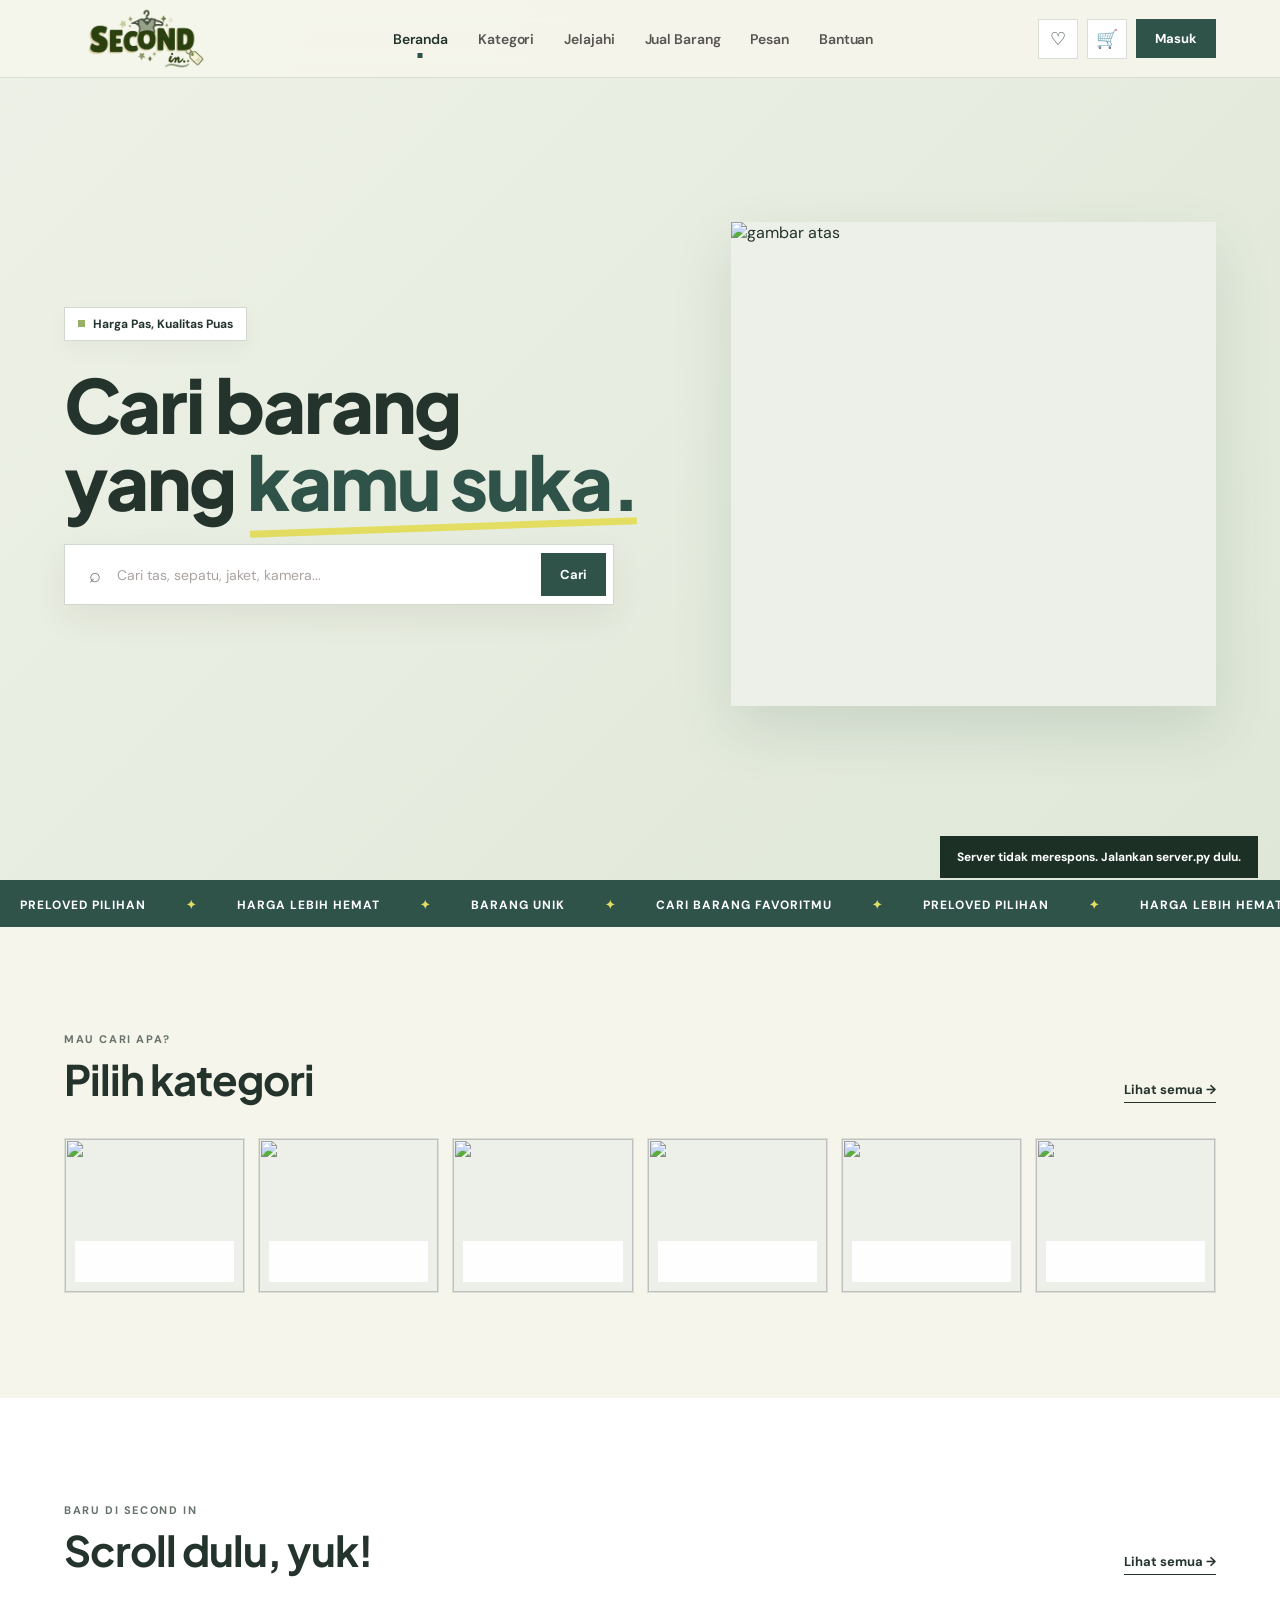
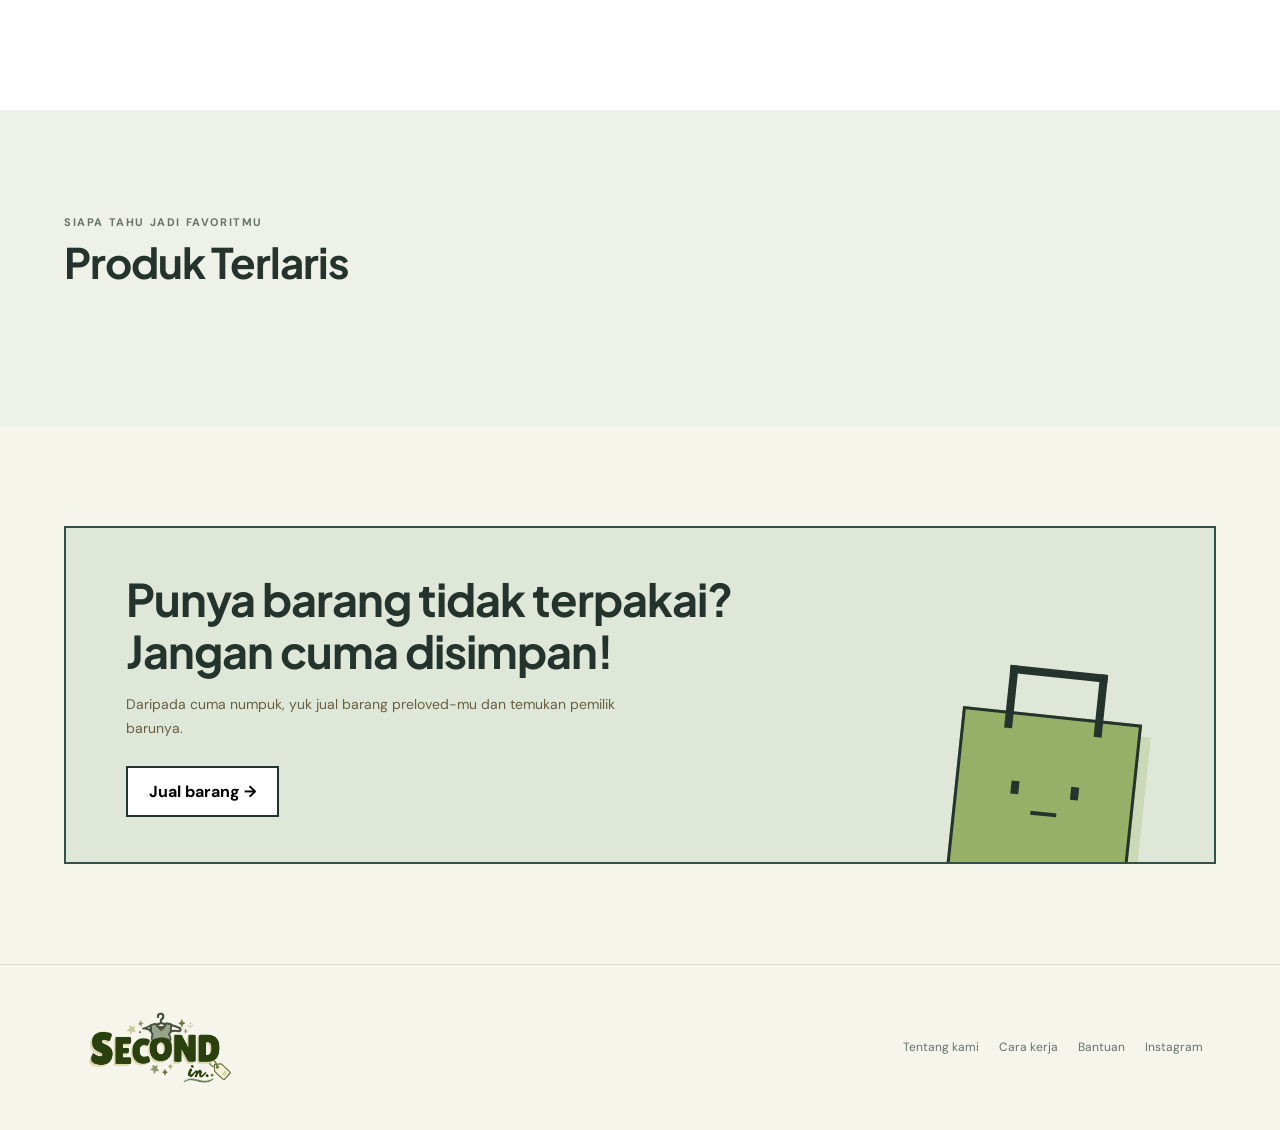
==== index.html @ 5aae6a2a "upload kedua projek etp" ====
<!DOCTYPE html>
<html lang="id"><head><meta charset="utf-8"/><meta content="width=device-width, initial-scale=1.0" name="viewport"/><title>SECOND IN — Marketplace Preloved</title><link href="https://fonts.googleapis.com" rel="preconnect"/><link crossorigin="" href="https://fonts.gstatic.com" rel="preconnect"/><link href="https://fonts.googleapis.com/css2?family=DM+Sans:wght@400;500;600;700;800&amp;family=Plus+Jakarta+Sans:wght@500;600;700;800&amp;display=swap" rel="stylesheet"/><link href="/gaya_asli.css" rel="stylesheet"/><link href="/tambahan.css?v=20261016-3" rel="stylesheet"/></head><body><header class="navbar" id="navbar">
<a aria-label="Beranda SECOND IN" class="logo" data-route="" href="/beranda"><img alt="SECOND IN" src="/logo_second_in.png"/></a>
<nav aria-label="Menu utama" class="nav-center">
<a class="active" data-route="" href="/beranda">Beranda</a><a data-route="" href="/beranda#kategori">Kategori</a><a data-route="" href="/jelajahi">Jelajahi</a><a data-route="" href="/jual">Jual Barang</a><a data-route="" href="/pesan">Pesan</a><a data-route="" href="/bantuan">Bantuan</a>
</nav>
<div class="nav-right"><a aria-label="Favorit" class="nav-icon" data-route="" href="/favorit" title="Favorit">♡</a><a aria-label="Keranjang" class="nav-icon" data-route="" href="/keranjang" title="Keranjang">🛒<span class="cart-count" hidden="" id="cartCounter">0</span></a><a aria-label="Masuk" class="login si-account-link" data-route="" href="/akun" id="navAccountLink" title="Masuk">Masuk</a><button aria-expanded="false" aria-label="Buka menu" class="nav-icon menu" id="menuToggle" type="button">☰</button></div>
</header>
<nav aria-label="Menu HP" class="mobile-menu" id="mobileMenu">
<a data-route="" href="/beranda">Beranda</a><a data-route="" href="/beranda#kategori">Kategori</a><a data-route="" href="/jelajahi">Jelajahi Barang</a><a data-route="" href="/jual">Jual Barang</a><a data-route="" href="/keranjang">Keranjang</a><a data-route="" href="/favorit">Favorit</a><a data-route="" href="/pesan">Pesan</a><a data-route="" href="/akun">Akun</a><a data-route="" href="/bantuan">Bantuan</a>
</nav><main id="mainContent"><div class="site-page" id="page-beranda"><section class="hero" id="beranda">
<div class="hero-copy">
<div class="hero-mini">
<span></span>
            Harga Pas, Kualitas Puas
        </div>
<h1>
            Cari barang<br/>
            yang <span class="accent">kamu suka.</span>
</h1>
<!-- SEARCH -->
<div class="search-wrap">
<div class="search-icon">
                ⌕
            </div>
<input id="searchInput" placeholder="Cari tas, sepatu, jaket, kamera..." type="text"/>
<button class="search-btn" id="searchButton">
                Cari
            </button>
</div>
</div>
<!-- HERO VISUAL -->
<!-- Isikan alamat gambar manual pada src="". Logo transparan sudah tertanam di file HTML. -->
<div class="hero-visual hero-visual-single">
<img alt="gambar atas" class="hero-photo" src="https://i.pinimg.com/736x/52/4a/48/524a481057c56ff3c0d226bc650686c6.jpg"></img></div>
</section><div class="marquee">
<div class="marquee-track">
<span>preloved pilihan</span>
<span class="pink">✦</span>
<span>harga lebih hemat</span>
<span class="pink">✦</span>
<span>barang unik</span>
<span class="pink">✦</span>
<span>cari barang favoritmu</span>
<span class="pink">✦</span>
<span>preloved pilihan</span>
<span class="pink">✦</span>
<span>harga lebih hemat</span>
<span class="pink">✦</span>
<span>barang unik</span>
<span class="pink">✦</span>
<span>cari barang favoritmu</span>
<span class="pink">✦</span>
</div>
</div><section class="section" id="kategori">
<div class="section-heading">
<div>
<div class="eyebrow">
                Mau cari apa?
            </div>
<h2>
                Pilih kategori
            </h2>
</div>
<a class="link-arrow" data-route="" href="/jelajahi">
            Lihat semua →
        </a>
</div>
<div class="categories">
<div class="category" data-search-category="pakaian" role="button" tabindex="0">
<img class="category-image" src="https://i.pinimg.com/736x/0c/6b/87/0c6b87908c677c6ac8d7c50f4f2b05c4.jpg"/>
<div class="category-label">
                Pakaian
                <span>→</span>
</div>
</div>
<div class="category" data-search-category="perabotan rumah" role="button" tabindex="0">
<img class="category-image" src="https://i.pinimg.com/736x/fb/c5/3e/fbc53ecd1bf8b27440e07cb31739ba8d.jpg"/>
<div class="category-label">
                Perabotan Rumah 
                <span>→</span>
</div>
</div>
<div class="category" data-search-category="sepatu" role="button" tabindex="0">
<img class="category-image" src="https://assets.preloved.co.id/products/1145512/28de27f6-d8b8-438b-8054-f75e26cd5fbc.jpg"/>
<div class="category-label">
                Sepatu
                <span>→</span>
</div>
</div>
<div class="category" data-search-category="aksesori" role="button" tabindex="0">
<img class="category-image" src="https://i.pinimg.com/1200x/1e/60/6f/1e606f0c54ad82b39d72bc5742059d5d.jpg"/>
<div class="category-label">
                Aksesoris
                <span>→</span>
</div>
</div>
<div class="category" data-search-category="elektronik" role="button" tabindex="0">
<img class="category-image" src="https://i.pinimg.com/736x/a0/86/88/a08688a596f168975357ece7e3e29b7d.jpg"/>
<div class="category-label">
                Elektronik
                <span>→</span>
</div>
</div>
<div class="category" data-search-category="lainnya" role="button" tabindex="0">
<img class="category-image" src="https://i.pinimg.com/1200x/36/78/9b/36789b1549acff3f556c9f5a1a40104f.jpg"/>
<div class="category-label">
                Lainnya
                <span>→</span>
</div>
</div>
</div>
</section>
<section class="section product-section si-home-products"><div class="section-heading"><div><div class="eyebrow">Baru di Second In</div><h2>Scroll dulu, yuk!</h2></div><a class="link-arrow" data-route="" href="/jelajahi">Lihat semua →</a></div><div class="products" id="homeProducts"></div></section><section class="section recommend-section" id="rekomendasi">
<div class="section-heading"><div><div class="eyebrow"> Siapa tahu jadi favoritmu</div><h2>Produk Terlaris</h2></div><span class="count-label"></span></div>
<div class="recommend-grid" id="recommendGrid"></div>
</section>
<section class="sell-section" id="jual">
<div class="sell-box">
<div class="sell-content">
<h2>
                Punya barang tidak terpakai?
                Jangan cuma disimpan!
            </h2>
<p>
                Daripada cuma numpuk, yuk jual barang preloved-mu dan temukan pemilik barunya.
            </p>
<button class="sell-button" id="sellButton">Jual barang →</button>
</div>
<div aria-hidden="true" class="doodle-bag">
<span class="doodle-eye left"></span>
<span class="doodle-eye right"></span>
<span class="doodle-mouth"></span>
</div>
</div>
</section></div><div class="site-page" hidden="" id="page-jelajahi"><section class="section product-section si-top-section"><div class="product-header"><div><div class="eyebrow">Baru di Second In</div><h2>Scroll dulu, yuk!</h2></div></div>
<div class="search-wrap si-browse-search"><div class="search-icon">⌕</div><input id="browseInput" placeholder="Cari nama barang..." type="search"/><button class="search-btn" id="browseSearch" type="button">Cari</button></div>
<div class="filters" id="categoryFilters"><button class="filter active" data-filter="semua">Semua</button><button class="filter" data-filter="pakaian">Pakaian</button><button class="filter" data-filter="tas">Tas</button><button class="filter" data-filter="sepatu">Sepatu</button><button class="filter" data-filter="aksesori">Aksesori</button><button class="filter" data-filter="elektronik">Barang Elektronik</button><button class="filter" data-filter="lainnya">Lainnya</button><button class="filter" data-filter="perabotan rumah">Perabotan Rumah</button></div>
<div class="market-controls"><select aria-label="Kondisi" class="market-control" id="conditionFilter"><option value="semua">Semua kondisi</option><option value="Sangat baik">Sangat baik</option><option value="Kondisi baik">Kondisi baik</option><option value="Layak pakai">Layak pakai</option></select><div class="price-range"><input aria-label="Harga minimum" id="minPrice" min="0" placeholder="Harga min" type="number"/><span>–</span><input aria-label="Harga maksimum" id="maxPrice" min="0" placeholder="Harga max" type="number"/></div><select class="sort-select" id="sortProducts"><option value="default">Urutan terbaru</option><option value="low">Harga terendah</option><option value="high">Harga tertinggi</option><option value="name">Nama A–Z</option></select><button class="reset-filter" id="resetFilters">Reset filter</button></div>
<p aria-live="polite" class="count-label" id="productCount">0 barang</p><div class="products" id="marketProducts"></div><div class="si-empty si-empty-asli" hidden="" id="marketEmpty"><div class="empty-face">( •́ᴗ•̀ )</div><h3>Hmm, belum ketemu nich.</h3></div>
</section></div><div class="site-page" hidden="" id="page-jual"><section class="section si-top-section"><div class="si-page-title"><div class="eyebrow">Second In</div><h2>Isi Detail Barangmu</h2></div>
<div class="si-panel si-form-panel"><div class="si-panel-top"><h3>Isi Detail Barangmu</h3><span class="si-note">Masuk dulu supaya barangmu tersimpan.</span></div><form class="si-form" id="sellForm"><div class="form-grid">
<div class="field full"><label for="sellName">Nama barang</label><input id="sellName" maxlength="120" name="name" placeholder="Contoh: Jaket Denim" required=""/></div>
<div class="field"><label for="sellCategory">Kategori</label><select id="sellCategory" name="category" required=""><option value="pakaian">Pakaian</option><option value="tas">Tas</option><option value="sepatu">Sepatu</option><option value="aksesori">Aksesori</option><option value="elektronik">Elektronik</option><option value="perabotan rumah">Perabotan Rumah</option><option value="lainnya">Lainnya</option></select></div>
<div class="field"><label for="sellPrice">Harga</label><input id="sellPrice" min="1000" name="price" placeholder="150000" required="" type="number"/></div>
<div class="field"><label for="sellCondition">Kondisi</label><select id="sellCondition" name="condition"><option>Sangat baik</option><option selected="">Kondisi baik</option><option>Layak pakai</option></select></div>
<div class="field"><label for="sellImageFile">Foto barang (JPG, JPEG, PNG)</label><input id="sellImageFile" name="image_file" type="file" accept=".jpg,.jpeg,.png,image/jpeg,image/png" required/><span class="si-note">Pilih foto dari HP atau laptop. Maksimal 5 MB.</span></div>
<div class="field full"><label for="sellDescription">Deskripsi</label><textarea id="sellDescription" name="description" placeholder="Jelaskan kondisi, ukuran, kelengkapan, dll."></textarea></div>
</div><button class="primary-btn" type="submit">Posting barang</button><p class="si-note">Foto langsung diunggah dari perangkat dalam format JPG, JPEG, atau PNG.</p></form></div>
<div class="si-seller-list"><div class="section-heading"><h2 style="font-size:28px">Barang yang kupasang</h2></div><div class="products" id="myProducts"></div><p class="si-muted" id="myProductsEmpty"></p></div></section></div><div class="site-page" hidden="" id="page-keranjang"><section class="section si-top-section"><div class="si-page-title"><div class="eyebrow">Belanja</div><h2>Keranjangmu</h2><p>Pastikan barangnya cocok sebelum membuat pesanan.</p></div><div class="si-panel"><div class="si-cart-items" id="cartItems"></div><div class="cart-total" id="cartTotal"></div><div class="si-right-actions"><button class="primary-btn" id="checkoutButton">Lanjut checkout</button></div><p class="si-note">Pesanan di sini hanya simulasi untuk UTS. Belum ada pembayaran atau pengiriman otomatis.</p></div></section></div><div class="site-page" hidden="" id="page-favorit"><section class="section product-section si-top-section"><div class="si-page-title"><div class="eyebrow">Simpan buat nanti</div><h2>Barang favorit</h2><p>Kalau sudah cocok, tinggal chat penjual atau masukkan ke keranjang.</p></div><div class="products" id="favoriteProducts"></div><p class="si-muted" id="favoriteEmpty"></p></section></div><div class="site-page" hidden="" id="page-pesan"><section class="section si-top-section si-coming-page"><div class="si-coming-content"><div class="eyebrow">Pesan</div><h2>Coming Soon</h2></div></section></div><div class="site-page" hidden="" id="page-akun"><section class="section si-top-section"><div class="si-page-title"><div class="eyebrow">Akun Second In</div><h2>Halo!</h2><p>Satu akun bisa dipakai untuk beli sekaligus jual barang.</p></div>
<div class="si-auth-wrap" id="authArea"><div class="si-panel"><h3>Masuk ke SECOND IN</h3><form class="si-form" id="loginForm"><div class="field"><label>Email</label><input autocomplete="username" name="email" placeholder="Email" required="" type="email"/></div><div class="field"><label>Password</label><input autocomplete="current-password" name="password" required="" type="password"/></div><button class="primary-btn" type="submit">Masuk</button></form></div><div class="si-panel"><h3>Belum punya akun?</h3><form class="si-form" id="registerForm"><div class="field"><label>Nama</label><input minlength="2" name="name" placeholder="Nama kamu" required=""/></div><div class="field"><label>Email</label><input name="email" required="" type="email"/></div><div class="field"><label>Password (min. 8 karakter)</label><input minlength="8" name="password" required="" type="password"/></div><button class="primary-btn" type="submit">Daftar</button></form></div></div>
<div hidden="" id="loggedInArea"><div class="si-panel si-account-head"><div><h3 id="accountName"></h3><p class="si-muted" id="accountEmail"></p></div><button class="reset-filter" id="logoutButton">Keluar</button></div><div class="si-account-lists"><div class="si-panel"><h3>Pesanan yang kubuat</h3><div id="myOrders"></div></div><div class="si-panel"><h3>Pesanan masuk dari pembeli</h3><div id="sellerOrders"></div></div></div></div>
<div class="si-demo-note"><strong>Coba akun demo</strong><div>Penjual: <code>penjual@secondin.test</code> / <code>demo12345</code></div><div>Pembeli: <code>pembeli@secondin.test</code> / <code>demo12345</code></div><small>Data demo, bukan akun atau transaksi sungguhan.</small></div></section></div><div class="site-page" hidden="" id="page-bantuan"><section class="section si-top-section si-coming-page"><div class="si-coming-content"><div class="eyebrow">Bantuan</div><h2>Coming Soon</h2></div></section></div></main><footer><div><div class="footer-brand"><img alt="SECOND IN" src="/logo_second_in.png"/></div></div><div class="footer-links"><a data-route="" href="/bantuan#tentang-kami">Tentang kami</a><a data-route="" href="/bantuan#cara-kerja">Cara kerja</a><a data-route="" href="/bantuan">Bantuan</a><a href="#">Instagram</a></div></footer><div aria-label="Detail barang" aria-modal="true" class="overlay si-overlay" hidden="" id="detailModal" role="dialog"><div class="modal si-detail-modal"><button aria-label="Tutup" class="close-modal" data-close-detail="" type="button">×</button><div id="detailContent"></div></div></div><div aria-live="polite" class="toast" id="toast" role="status"></div><script defer="" src="/app.js?v=20261016-3"></script></body></html>
---- gaya_asli.css ----
:root{
    --bg:#f5f5eb;
    --white:#ffffff;
    --ink:#24342d;
    --muted:#65736b;
    --pink:#2F5249;
    --pink2:#dfe8d5;
    --yellow:#E3DE61;
    --blue:#dce6dd;
    --green:#97B067;
    --green2:#437057;
    --line:#d9dfd5;
    --shadow:0 18px 50px rgba(47,82,73,.13);
}

*{
    margin:0;
    padding:0;
    box-sizing:border-box;
}

html{
    scroll-behavior:smooth;
}

body{
    font-family:"DM Sans",sans-serif;
    background:var(--bg);
    color:var(--ink);
    overflow-x:hidden;
}

button,
input,
select{
    font:inherit;
}

button{
    cursor:pointer;
}

a{
    text-decoration:none;
    color:inherit;
}


/* =====================================================
   NAVBAR
===================================================== */

.navbar{
    position:fixed;
    top:0;
    left:0;
    width:100%;
    height:78px;
    padding:0 5%;
    display:flex;
    align-items:center;
    justify-content:space-between;
    z-index:1000;
    transition:.35s ease;
}

.navbar.scrolled{
    height:68px;
    background:rgba(255,250,247,.86);
    backdrop-filter:blur(18px);
    border-bottom:1px solid var(--line);
}

.logo{
    font-family:"Plus Jakarta Sans",sans-serif;
    font-size:27px;
    font-weight:700;
    letter-spacing:-1px;
}

.logo .pink{
    color:var(--pink);
}

.logo-dot{
    display:inline-block;
    width:7px;
    height:7px;
    background:var(--pink);
    border-radius:50%;
    margin-left:2px;
    vertical-align:top;
}

.nav-center{
    display:flex;
    gap:30px;
}

.nav-center a{
    font-size:14px;
    font-weight:600;
    color:#595452;
    position:relative;
    transition:.25s;
}

.nav-center a:hover{
    color:var(--ink);
}

.nav-center a.active{
    color:var(--ink);
}

.nav-center a.active::after{
    content:"";
    position:absolute;
    width:5px;
    height:5px;
    border-radius:50%;
    background:var(--pink);
    left:50%;
    bottom:-9px;
    transform:translateX(-50%);
}

.nav-right{
    display:flex;
    align-items:center;
    gap:9px;
}

.nav-icon{
    width:40px;
    height:40px;
    background:white;
    border:1px solid var(--line);
    border-radius:50%;
    display:flex;
    align-items:center;
    justify-content:center;
    font-size:18px;
    transition:.3s;
}

.nav-icon:hover{
    transform:translateY(-3px);
    border-color:var(--pink);
}

.login{
    padding:11px 19px;
    background:var(--ink);
    color:white;
    border:0;
    border-radius:30px;
    font-size:13px;
    font-weight:700;
    transition:.3s;
}

.login:hover{
    background:var(--pink);
    transform:translateY(-2px);
}

.menu{
    display:none;
}


/* =====================================================
   HERO
===================================================== */

.hero{
    min-height:100vh;
    padding:135px 6% 80px;
    display:grid;
    grid-template-columns:1fr 1fr;
    align-items:center;
    gap:70px;
    position:relative;
}

.hero-copy{
    max-width:590px;
    position:relative;
    z-index:5;
    animation:appear .8s ease both;
}

.hero-mini{
    display:inline-flex;
    align-items:center;
    gap:8px;
    padding:8px 13px;
    background:white;
    border:1px solid var(--line);
    border-radius:30px;
    font-size:12px;
    font-weight:700;
    margin-bottom:24px;
    box-shadow:0 8px 25px rgba(0,0,0,.04);
}

.hero-mini span{
    width:7px;
    height:7px;
    background:var(--pink);
    border-radius:50%;
    animation:none;
}

.hero h1{
    font-family:"Plus Jakarta Sans",sans-serif;
    font-size:clamp(55px,6vw,84px);
    line-height:.98;
    letter-spacing:-3px;
    margin-bottom:25px;
}

.hero h1 .accent{
    color:var(--pink);
    position:relative;
}

.hero h1 .accent::after{
    content:"";
    position:absolute;
    left:3px;
    right:3px;
    bottom:-4px;
    height:7px;
    background:var(--yellow);
    border-radius:20px;
    z-index:-1;
    transform:rotate(-2deg);
}

.hero-desc{
    max-width:470px;
    color:var(--muted);
    font-size:16px;
    line-height:1.75;
    margin-bottom:30px;
}


/* SEARCH BAR */

.search-wrap{
    width:min(550px,100%);
    background:white;
    border:1px solid #e7ded9;
    border-radius:18px;
    padding:7px;
    display:flex;
    align-items:center;
    box-shadow:0 12px 35px rgba(52,39,35,.07);
    transition:.3s;
    margin-bottom:16px;
}

.search-wrap:focus-within{
    border-color:var(--pink);
    box-shadow:0 12px 35px rgba(255,115,148,.13);
    transform:translateY(-2px);
}

.search-icon{
    width:45px;
    height:45px;
    display:flex;
    align-items:center;
    justify-content:center;
    font-size:20px;
    color:#777;
}

.search-wrap input{
    flex:1;
    border:0;
    outline:0;
    background:transparent;
    font-size:14px;
    color:var(--ink);
    min-width:0;
}

.search-wrap input::placeholder{
    color:#aaa3a0;
}

.search-btn{
    border:0;
    background:var(--ink);
    color:white;
    padding:13px 19px;
    border-radius:13px;
    font-size:13px;
    font-weight:700;
    transition:.3s;
}

.search-btn:hover{
    background:var(--pink);
}

.quick-search{
    display:flex;
    gap:8px;
    flex-wrap:wrap;
    color:var(--muted);
    font-size:12px;
}

.quick-search button{
    border:0;
    background:transparent;
    color:#716a66;
    text-decoration:underline;
    text-underline-offset:3px;
}

.quick-search button:hover{
    color:var(--pink);
}


/* =====================================================
   HERO VISUAL
===================================================== */

.hero-visual{
    position:relative;
    height:590px;
    display:flex;
    align-items:center;
    justify-content:center;
    animation:appear 1s .15s ease both;
}


/* Main photo */

.hero-photo{
    width:78%;
    height:88%;
    object-fit:cover;
    border-radius:34px;
    position:relative;
    z-index:2;
    box-shadow:var(--shadow);
    transition:.6s cubic-bezier(.2,.8,.2,1);
}

.hero-photo:hover{
    transform:rotate(1.2deg) scale(1.025);
}


/* Cartoon bubble */

.cartoon-note{
    position:absolute;
    top:4%;
    left:1%;
    z-index:5;
    background:white;
    border:2px solid var(--ink);
    border-radius:18px;
    padding:12px 15px;
    font-family:"Plus Jakarta Sans",sans-serif;
    font-size:14px;
    transform:rotate(-5deg);
    box-shadow:5px 6px 0 var(--ink);
    animation:none;
}

.cartoon-note::after{
    content:"";
    position:absolute;
    width:12px;
    height:12px;
    background:white;
    border-right:2px solid var(--ink);
    border-bottom:2px solid var(--ink);
    bottom:-7px;
    left:22px;
    transform:rotate(45deg);
}


/* Cute mascot */

.mascot{
    position:absolute;
    right:0;
    bottom:2%;
    width:150px;
    height:150px;
    background:var(--pink2);
    border-radius:42% 58% 48% 52%;
    z-index:5;
    border:3px solid var(--ink);
    box-shadow:8px 9px 0 var(--ink);
    animation:none;
}

.mascot::before{
    content:"";
    position:absolute;
    width:62px;
    height:30px;
    border:5px solid var(--ink);
    border-bottom:0;
    border-radius:50px 50px 0 0;
    top:-22px;
    left:40px;
}

.eye{
    position:absolute;
    width:8px;
    height:11px;
    background:var(--ink);
    border-radius:50%;
    top:62px;
}

.eye.left{
    left:45px;
}

.eye.right{
    right:45px;
}

.mouth{
    position:absolute;
    width:30px;
    height:16px;
    border-bottom:4px solid var(--ink);
    border-radius:0 0 30px 30px;
    left:58px;
    top:75px;
}

.blush{
    position:absolute;
    width:17px;
    height:9px;
    background:#ff9db2;
    border-radius:50%;
    top:75px;
}

.blush.left{
    left:22px;
}

.blush.right{
    right:22px;
}

.mascot-text{
    position:absolute;
    bottom:18px;
    left:0;
    width:100%;
    text-align:center;
    font-family:"Plus Jakarta Sans",sans-serif;
    font-size:12px;
    font-weight:600;
}


/* little star */

.star{
    position:absolute;
    z-index:5;
    font-size:30px;
    animation:none;
}

.star.one{
    top:13%;
    right:4%;
}

.star.two{
    bottom:22%;
    left:1%;
    font-size:20px;
    animation-delay:1s;
}


/* =====================================================
   MARQUEE
===================================================== */

.marquee{
    background:var(--ink);
    color:white;
    overflow:hidden;
    padding:13px 0;
    white-space:nowrap;
}

.marquee-track{
    display:inline-flex;
    align-items:center;
    animation:marquee 24s linear infinite;
}

.marquee span{
    font-size:12px;
    font-weight:700;
    letter-spacing:1px;
    text-transform:uppercase;
    margin:0 20px;
}

.marquee .pink{
    color:var(--pink);
}


/* =====================================================
   CATEGORY
===================================================== */

.section{
    padding:105px 6%;
}

.section-heading{
    display:flex;
    align-items:end;
    justify-content:space-between;
    margin-bottom:35px;
}

.eyebrow{
    color:var(--muted);
    font-size:11px;
    text-transform:uppercase;
    letter-spacing:1.6px;
    font-weight:700;
    margin-bottom:9px;
}

.section-heading h2{
    font-family:"Plus Jakarta Sans",sans-serif;
    font-size:42px;
    letter-spacing:-1.5px;
}

.link-arrow{
    font-size:13px;
    font-weight:700;
    border-bottom:1px solid var(--ink);
    padding-bottom:4px;
}


/* CATEGORY CARDS */

.categories{
    display:grid;
    grid-template-columns:repeat(6,1fr);
    gap:13px;
}

.category{
    height:155px;
    background:white;
    border:1px solid var(--line);
    border-radius:23px;
    position:relative;
    overflow:hidden;
    transition:.35s cubic-bezier(.2,.8,.2,1);
    cursor:pointer;
}

.category:hover{
    transform:translateY(-8px) rotate(-1deg);
    box-shadow:var(--shadow);
}

.category-image{
    width:100%;
    height:100%;
    object-fit:cover;
    transition:.5s;
}

.category:hover .category-image{
    transform:scale(1.09);
}

.category-label{
    position:absolute;
    bottom:10px;
    left:10px;
    right:10px;
    background:rgba(255,255,255,.93);
    backdrop-filter:blur(10px);
    border-radius:12px;
    padding:9px 11px;
    font-size:12px;
    font-weight:700;
    display:flex;
    justify-content:space-between;
    align-items:center;
}

.category-label span{
    width:23px;
    height:23px;
    display:flex;
    align-items:center;
    justify-content:center;
    border-radius:50%;
    background:var(--pink2);
}


/* =====================================================
   PRODUCT SECTION
===================================================== */

.product-section{
    background:#fff;
}

.product-header{
    display:flex;
    justify-content:space-between;
    align-items:end;
    margin-bottom:28px;
}

.product-header h2{
    font-family:"Plus Jakarta Sans",sans-serif;
    font-size:42px;
    letter-spacing:-1.5px;
}

.product-sub{
    color:var(--muted);
    font-size:14px;
    margin-top:7px;
}


/* FILTER */

.filters{
    display:flex;
    gap:7px;
    margin-bottom:30px;
    overflow:auto;
    padding-bottom:3px;
}

.filter{
    border:1px solid var(--line);
    background:#fffaf7;
    border-radius:30px;
    padding:9px 16px;
    font-size:12px;
    font-weight:600;
    white-space:nowrap;
    transition:.3s;
}

.filter:hover{
    border-color:var(--pink);
}

.filter.active{
    background:var(--ink);
    color:white;
    border-color:var(--ink);
}


/* PRODUCTS */

.products{
    display:grid;
    grid-template-columns:repeat(4,1fr);
    gap:28px 17px;
}

.product{
    position:relative;
    transition:.35s;
}

.product-image{
    height:375px;
    border-radius:22px;
    overflow:hidden;
    background:#f3eee9;
    position:relative;
}

.product-image img{
    width:100%;
    height:100%;
    object-fit:cover;
    transition:.6s cubic-bezier(.2,.8,.2,1);
}

.product:hover .product-image img{
    transform:scale(1.055);
}


/* product badges */

.badge{
    position:absolute;
    top:12px;
    left:12px;
    z-index:2;
    background:white;
    padding:7px 10px;
    border-radius:20px;
    font-size:10px;
    font-weight:700;
    box-shadow:0 5px 18px rgba(0,0,0,.08);
}


/* heart */

.product-heart{
    position:absolute;
    top:10px;
    right:10px;
    z-index:3;
    width:38px;
    height:38px;
    border-radius:50%;
    border:0;
    background:white;
    font-size:18px;
    transition:.3s;
    box-shadow:0 5px 18px rgba(0,0,0,.07);
}

.product-heart:hover{
    transform:scale(1.12) rotate(-7deg);
}

.product-heart.liked{
    color:var(--pink);
    animation:heart .35s ease;
}


/* product info */

.product-info{
    padding:14px 3px;
}

.product-name{
    font-size:14px;
    font-weight:700;
    margin-bottom:6px;
}

.product-bottom{
    display:flex;
    justify-content:space-between;
    align-items:center;
}

.price{
    font-weight:700;
    font-size:14px;
}

.condition{
    color:var(--muted);
    font-size:11px;
}


/* =====================================================
   EMPTY SEARCH
===================================================== */

.empty{
    display:none;
    text-align:center;
    padding:70px 20px;
}

.empty.show{
    display:block;
}

.empty-face{
    font-size:48px;
    margin-bottom:10px;
}

.empty h3{
    font-family:"Plus Jakarta Sans",sans-serif;
    font-size:25px;
    margin-bottom:7px;
}

.empty p{
    color:var(--muted);
    font-size:14px;
}


/* =====================================================
   SELL CTA
===================================================== */

.sell-section{
    padding:100px 6%;
}

.sell-box{
    background:var(--yellow);
    border:2px solid var(--ink);
    border-radius:32px;
    min-height:350px;
    padding:55px 60px;
    position:relative;
    overflow:hidden;
    display:flex;
    align-items:center;
}

.sell-content{
    max-width:620px;
    position:relative;
    z-index:4;
}

.sell-content .eyebrow{
    color:#5e5130;
}

.sell-content h2{
    font-family:"Plus Jakarta Sans",sans-serif;
    font-size:45px;
    line-height:1;
    letter-spacing:-1.5px;
    margin-bottom:17px;
}

.sell-content p{
    color:#685e43;
    line-height:1.7;
    font-size:14px;
    max-width:500px;
    margin-bottom:25px;
}

.sell-button{
    border:2px solid var(--ink);
    background:white;
    border-radius:30px;
    padding:13px 21px;
    font-weight:700;
    transition:.3s;
}

.sell-button:hover{
    background:var(--ink);
    color:white;
    transform:translateY(-3px);
}


/* CTA cartoon doodles */

.doodle-bag{
    position:absolute;
    right:10%;
    bottom:-20px;
    width:180px;
    height:170px;
    background:#ff7394;
    border:3px solid var(--ink);
    border-radius:30px 30px 45px 45px;
    transform:rotate(7deg);
}

.doodle-bag::before{
    content:"";
    position:absolute;
    width:90px;
    height:55px;
    border:8px solid var(--ink);
    border-bottom:0;
    border-radius:60px 60px 0 0;
    left:40px;
    top:-47px;
}

.doodle-eye{
    position:absolute;
    width:8px;
    height:12px;
    background:var(--ink);
    border-radius:50%;
    top:68px;
}

.doodle-eye.left{
    left:55px;
}

.doodle-eye.right{
    right:55px;
}

.doodle-mouth{
    position:absolute;
    width:25px;
    height:13px;
    border-bottom:4px solid var(--ink);
    border-radius:0 0 20px 20px;
    top:84px;
    left:76px;
}


/* =====================================================
   FOOTER
===================================================== */

footer{
    border-top:1px solid var(--line);
    padding:45px 6%;
    display:flex;
    justify-content:space-between;
    align-items:center;
    gap:30px;
}

.footer-brand{
    font-family:"Plus Jakarta Sans",sans-serif;
    font-size:23px;
}

.footer-brand span{
    color:var(--pink);
}

.footer-text{
    color:var(--muted);
    font-size:12px;
}

.footer-links{
    display:flex;
    gap:20px;
    font-size:12px;
    color:var(--muted);
}

.footer-links a:hover{
    color:var(--pink);
}


/* =====================================================
   MOBILE MENU
===================================================== */

.mobile-menu{
    position:fixed;
    top:75px;
    left:5%;
    right:5%;
    background:white;
    border:1px solid var(--line);
    border-radius:20px;
    padding:15px;
    z-index:999;
    display:none;
    box-shadow:var(--shadow);
}

.mobile-menu.open{
    display:block;
    animation:drop .25s ease;
}

.mobile-menu a{
    display:block;
    padding:13px;
    border-radius:12px;
    font-size:14px;
    font-weight:600;
}

.mobile-menu a:hover{
    background:var(--pink2);
}


/* =====================================================
   ANIMATIONS
===================================================== */

@keyframes appear{
    from{
        opacity:0;
        transform:translateY(10px);
    }
    to{
        opacity:1;
        transform:translateY(0);
    }
}

@keyframes blink{
    0%,100%{
        transform:scale(1);
        opacity:1;
    }
    50%{
        transform:scale(.55);
        opacity:.5;
    }
}

@keyframes wiggle{
    0%,100%{
        transform:rotate(-5deg) translateY(0);
    }
    50%{
        transform:rotate(-2deg) translateY(-5px);
    }
}

@keyframes mascotFloat{
    0%,100%{
        transform:translateY(0) rotate(2deg);
    }
    50%{
        transform:translateY(-13px) rotate(-2deg);
    }
}

@keyframes spinFloat{
    0%,100%{
        transform:translateY(0) rotate(0);
    }
    50%{
        transform:translateY(-12px) rotate(15deg);
    }
}

@keyframes marquee{
    from{
        transform:translateX(0);
    }
    to{
        transform:translateX(-50%);
    }
}

@keyframes heart{
    50%{
        transform:scale(1.35);
    }
}

@keyframes drop{
    from{
        opacity:0;
        transform:translateY(-10px);
    }
    to{
        opacity:1;
        transform:translateY(0);
    }
}


/* =====================================================
   RESPONSIVE
===================================================== */

@media(max-width:1050px){

    .nav-center{
        display:none;
    }

    .menu{
        display:flex;
    }

    .hero{
        grid-template-columns:1fr;
        padding-top:120px;
    }

    .hero-copy{
        max-width:700px;
    }

    .hero-visual{
        height:500px;
    }

    .categories{
        grid-template-columns:repeat(3,1fr);
    }

    .products{
        grid-template-columns:repeat(2,1fr);
    }

    .doodle-bag{
        right:5%;
    }
}


@media(max-width:650px){

    .navbar{
        padding:0 5%;
    }

    .login{
        display:none;
    }

    .hero{
        padding:115px 5% 55px;
        gap:40px;
    }

    .hero h1{
        font-size:53px;
        letter-spacing:-2px;
    }

    .hero-desc{
        font-size:14px;
    }

    .search-wrap{
        border-radius:15px;
    }

    .search-btn{
        padding:12px;
        font-size:12px;
    }

    .hero-visual{
        height:390px;
    }

    .hero-photo{
        width:82%;
        height:88%;
        border-radius:25px;
    }

    .cartoon-note{
        font-size:11px;
        padding:9px 11px;
    }

    .mascot{
        width:105px;
        height:105px;
        border-width:2px;
        box-shadow:5px 6px 0 var(--ink);
    }

    .mascot::before{
        width:45px;
        height:22px;
        border-width:4px;
        left:28px;
        top:-17px;
    }

    .eye{
        width:6px;
        height:8px;
        top:43px;
    }

    .eye.left{
        left:31px;
    }

    .eye.right{
        right:31px;
    }

    .mouth{
        width:20px;
        height:10px;
        border-width:3px;
        left:42px;
        top:53px;
    }

    .blush{
        width:13px;
        height:7px;
        top:52px;
    }

    .blush.left{
        left:16px;
    }

    .blush.right{
        right:16px;
    }

    .mascot-text{
        bottom:13px;
        font-size:9px;
    }

    .section{
        padding:75px 5%;
    }

    .section-heading h2,
    .product-header h2{
        font-size:32px;
    }

    .section-heading{
        align-items:start;
        flex-direction:column;
        gap:15px;
    }

    .categories{
        grid-template-columns:repeat(2,1fr);
    }

    .category{
        height:145px;
    }

    .products{
        grid-template-columns:repeat(2,1fr);
        gap:25px 10px;
    }

    .product-image{
        height:245px;
        border-radius:16px;
    }

    .product-name,
    .price{
        font-size:12px;
    }

    .condition{
        font-size:10px;
    }

    .sell-section{
        padding:70px 5%;
    }

    .sell-box{
        padding:40px 25px;
        min-height:400px;
    }

    .sell-content h2{
        font-size:34px;
    }

    .doodle-bag{
        width:110px;
        height:105px;
        right:15px;
    }

    .doodle-bag::before{
        width:55px;
        height:35px;
        border-width:5px;
        left:25px;
        top:-32px;
    }

    .doodle-eye{
        width:6px;
        height:9px;
        top:40px;
    }

    .doodle-eye.left{
        left:33px;
    }

    .doodle-eye.right{
        right:33px;
    }

    .doodle-mouth{
        width:17px;
        height:8px;
        border-width:3px;
        top:53px;
        left:46px;
    }

    footer{
        flex-direction:column;
        align-items:flex-start;
    }

    .footer-links{
        flex-wrap:wrap;
    }
}


/* =====================================================
   SECOND IN — DEEP GREEN / OLIVE THEME
   Reference palette: #2F5249 #437057 #97B067 #E3DE61
===================================================== */
:root{--bg:#f5f5eb;--white:#fff;--ink:#24342d;--muted:#65736b;--pink:#2F5249;--pink2:#dfe8d5;--yellow:#E3DE61;--blue:#dce6dd;--green:#97B067;--green2:#437057;--line:#d9dfd5;--shadow:0 18px 50px rgba(47,82,73,.13)}
body{background:var(--bg);color:var(--ink)}
.navbar.scrolled{background:rgba(245,245,235,.92);border-bottom-color:var(--line)}
.logo .pink,.footer-brand span,.marquee .pink,.hero h1 .accent{color:#2F5249}.logo-dot,.hero-mini span{background:#97B067}
.nav-icon:hover,.footer-links a:hover,.quick-search button:hover{border-color:#437057;color:#2F5249}
.login,.search-btn{background:#2F5249}.login:hover,.search-btn:hover{background:#437057}
.hero h1 .accent::after{background:#E3DE61}.hero{background:linear-gradient(135deg,#eef1e7,#dfe8d8)}
.hero-mini,.search-wrap{border-color:#cfd9cf}.search-wrap:focus-within{border-color:#437057;box-shadow:0 12px 35px rgba(67,112,87,.17)}
.marquee{background:#2F5249}.marquee .pink{color:#E3DE61}.category-label span{background:#dfe8d5}
.filter:hover{border-color:#437057}.filter.active{background:#2F5249;border-color:#2F5249}.badge{color:#315b45;background:#eef2e7}.product-image{background:#edf0e8}
.product-heart.liked{color:#437057}.sell-box{background:#dfe8d8;border-color:#2F5249}.sell-button:hover{background:#2F5249}.mobile-menu a:hover{background:#dfe8d5}.doodle-bag{background:#97B067}

.reuse-badge{position:absolute;right:1%;bottom:1%;width:190px;height:190px;border-radius:50%;background:#2F5249;border:7px solid #f5f5eb;box-shadow:0 12px 0 #97B067,0 22px 40px rgba(47,82,73,.22);z-index:5;overflow:hidden;transform:rotate(5deg);transition:.35s}.reuse-badge:hover{transform:rotate(0) scale(1.04)}.reuse-badge img{width:100%;height:100%;object-fit:cover;opacity:.78}.reuse-badge:after{content:"";position:absolute;inset:0;background:linear-gradient(145deg,rgba(47,82,73,.12),rgba(47,82,73,.8))}.reuse-badge-label{position:absolute;z-index:2;left:18px;right:18px;bottom:20px;color:#fff;display:flex;flex-direction:column;gap:2px}.reuse-badge-label strong{font-family:"Plus Jakarta Sans",sans-serif;font-size:20px;letter-spacing:1px}.reuse-badge-label span{font-size:10px;line-height:1.3}
.market-controls{display:flex;gap:9px;align-items:center;flex-wrap:wrap;margin-bottom:24px}.market-control{border:1px solid var(--line);background:#fff;border-radius:12px;padding:10px 12px;font-size:12px;color:var(--ink);outline:none}.price-range{display:flex;gap:7px;align-items:center}.price-range input{width:125px;border:1px solid var(--line);background:#fff;border-radius:12px;padding:10px 12px;font-size:12px;outline:none}.price-range input:focus,.market-control:focus{border-color:#437057}.reset-filter{border:0;background:#eef1e8;color:#2F5249;border-radius:12px;padding:10px 13px;font-size:12px;font-weight:700}.reset-filter:hover{background:#dfe8d5}
.recommend-section{background:#eef1e7}.recommend-grid{display:grid;grid-template-columns:repeat(4,1fr);gap:17px}.recommend-card{background:#fff;border:1px solid var(--line);border-radius:18px;overflow:hidden;transition:.3s}.recommend-card:hover{transform:translateY(-5px);box-shadow:var(--shadow)}.recommend-card img{width:100%;height:210px;object-fit:cover}.recommend-info{padding:13px}.recommend-name{font-weight:700;font-size:13px;margin-bottom:6px}.recommend-price{font-size:12px;color:#437057;font-weight:800}
.chat-window{background:#f4f5ee;border-radius:16px;padding:14px;min-height:230px;display:flex;flex-direction:column;gap:10px}.chat-bubble{max-width:82%;padding:10px 12px;border-radius:13px;font-size:12px;line-height:1.5}.chat-bubble.seller{background:#fff;border:1px solid var(--line);align-self:flex-start}.chat-bubble.user{background:#2F5249;color:#fff;align-self:flex-end}.chat-options{display:flex;gap:7px;flex-wrap:wrap;margin-top:10px}.chat-options button{border:1px solid #cbd7ce;background:#fff;border-radius:20px;padding:8px 11px;font-size:11px}.chat-options button:hover{background:#dfe8d5}
@media(max-width:800px){.recommend-grid{grid-template-columns:repeat(2,1fr)}.reuse-badge{width:145px;height:145px}.market-controls{align-items:stretch}.price-range{width:100%}.price-range input{flex:1;width:auto}}@media(max-width:520px){.reuse-badge{width:125px;height:125px;right:0;bottom:0;border-width:5px}.reuse-badge-label{left:12px;right:12px;bottom:13px}.reuse-badge-label strong{font-size:14px}.reuse-badge-label span{font-size:8px}}
/* new neutral UI */
.product-actions{display:flex;gap:8px;margin-top:10px}
.add-cart{
    flex:1;border:1px solid #cbd7ce;background:#fff;color:var(--ink);
    border-radius:11px;padding:9px 10px;font-size:11px;font-weight:700;transition:.25s
}
.add-cart:hover{background:var(--pink);color:#fff;border-color:var(--pink);transform:translateY(-2px)}
.detail-btn{
    border:1px solid #cbd7ce;background:#eef3ee;color:#315b45;
    border-radius:11px;padding:9px 10px;font-size:11px;font-weight:700
}
.detail-btn:hover{background:#dcebdd}
.product-tools{display:flex;align-items:center;gap:10px;margin-bottom:26px;flex-wrap:wrap}
.sort-select{
    margin-left:auto;border:1px solid var(--line);background:#fff;border-radius:12px;
    padding:10px 13px;font-size:12px;color:var(--ink);outline:none
}
.count-label{font-size:12px;color:var(--muted)}
.nav-cart{position:relative}
.cart-count,.wish-count{
    position:absolute;right:-3px;top:-3px;min-width:17px;height:17px;padding:0 4px;
    display:flex;align-items:center;justify-content:center;border-radius:20px;
    background:var(--pink);color:#fff;font-size:9px;font-weight:800
}
.overlay{
    position:fixed;inset:0;background:rgba(15,25,19,.48);backdrop-filter:blur(5px);
    z-index:3000;display:none;align-items:center;justify-content:center;padding:20px
}
.overlay.open{display:flex}
.modal{
    width:min(620px,100%);max-height:90vh;overflow:auto;background:#fff;border-radius:24px;
    padding:28px;box-shadow:0 25px 80px rgba(0,0,0,.2);position:relative
}
.modal h3{font-size:25px;margin:0 0 8px}
.modal-sub{font-size:13px;color:var(--muted);line-height:1.6;margin-bottom:20px}
.close-modal{
    position:absolute;right:16px;top:16px;width:34px;height:34px;border:0;border-radius:50%;
    background:#edf2ed;font-size:18px;cursor:pointer
}
.detail-layout{display:grid;grid-template-columns:.9fr 1.1fr;gap:22px}
.detail-layout img{width:100%;height:320px;object-fit:cover;border-radius:18px;background:#eef2ee}
.detail-price{font-size:23px;font-weight:800;margin:16px 0 7px}
.detail-meta{font-size:12px;color:var(--muted);line-height:1.8}
.primary-btn{
    border:0;background:var(--pink);color:#fff;border-radius:12px;padding:12px 17px;
    font-size:12px;font-weight:800;cursor:pointer;margin-top:18px
}
.form-grid{display:grid;grid-template-columns:1fr 1fr;gap:13px}
.field{display:flex;flex-direction:column;gap:6px;margin-bottom:13px}
.field.full{grid-column:1/-1}
.field label{font-size:11px;font-weight:700;color:#4d5b52}
.field input,.field select,.field textarea{
    border:1px solid #d6dfd8;border-radius:11px;padding:11px 12px;outline:none;
    font-size:12px;background:#fbfcfb;color:var(--ink)
}
.field textarea{min-height:95px;resize:vertical}
.field input:focus,.field select:focus,.field textarea:focus{border-color:var(--pink)}
.cart-list{display:flex;flex-direction:column;gap:10px}
.cart-item{
    display:grid;grid-template-columns:64px 1fr auto;gap:12px;align-items:center;
    padding:10px;border:1px solid var(--line);border-radius:14px
}
.cart-item img{width:64px;height:64px;object-fit:cover;border-radius:10px}
.cart-item-name{font-size:12px;font-weight:800}
.cart-item-price{font-size:11px;color:var(--muted);margin-top:4px}
.qty-controls{display:flex;align-items:center;gap:7px;margin-top:6px}
.qty-controls button{width:24px;height:24px;border:1px solid #d3ddd5;background:#fff;border-radius:7px}
.cart-remove{border:0;background:none;color:#8b3d3d;font-size:11px}
.cart-total{
    display:flex;justify-content:space-between;border-top:1px solid var(--line);
    margin-top:18px;padding-top:16px;font-size:14px;font-weight:800
}
.toast{
    position:fixed;right:22px;bottom:22px;background:#1c3026;color:#fff;padding:13px 17px;
    border-radius:12px;font-size:12px;font-weight:700;z-index:5000;opacity:0;
    transform:translateY(15px);pointer-events:none;transition:.3s
}
.toast.show{opacity:1;transform:translateY(0)}
.empty-cart{text-align:center;padding:35px 10px;color:var(--muted);font-size:13px}
@media(max-width:650px){
    .sort-select{margin-left:0;width:100%}
    .detail-layout{grid-template-columns:1fr}
    .detail-layout img{height:250px}
    .form-grid{grid-template-columns:1fr}
    .field.full{grid-column:auto}
    .modal{padding:22px}
}

.chat-compose{display:flex;gap:8px;margin-top:12px}.chat-compose input{flex:1;border:1px solid var(--line);border-radius:12px;padding:11px}.chat-compose button{border:0;background:#2F5249;color:#fff;border-radius:12px;padding:0 16px;font-weight:700}.account-name{font-size:13px;font-weight:800;color:#2F5249}.logout-btn{border:1px solid var(--line);background:#fff;border-radius:999px;padding:10px 14px;font-size:12px;font-weight:700}.auth-switch{margin-top:12px;font-size:12px;color:var(--muted)}.auth-switch button{border:0;background:none;color:#2F5249;font-weight:800}.file-note{font-size:11px;color:var(--muted);margin-top:5px}

/* SECOND IN — uploaded logo image */
.logo{
    display:flex;
    align-items:center;
    width:146px;
    height:52px;
    flex:0 0 auto;
    overflow:hidden;
}
.logo img{
    display:block;
    width:100%;
    height:100%;
    object-fit:cover;
    object-position:center;
    border-radius:0;
}
.footer-brand{
    width:150px;
    height:56px;
    overflow:hidden;
}
.footer-brand img{
    width:100%;
    height:100%;
    display:block;
    object-fit:cover;
    object-position:center;
}
@media(max-width:900px){
    .logo{width:128px;height:46px;}
}
@media(max-width:600px){
    .logo{width:112px;height:42px;}
    .footer-brand{width:128px;height:48px;}
}



/* FINAL VISUAL PASS */
.hero h1{font-size:clamp(52px,6vw,82px);letter-spacing:-2.8px;line-height:.92;font-weight:800}
.hero-desc{max-width:510px}
.cartoon-note,.star{display:none!important}
.hero-photo{border-radius:28px;box-shadow:0 24px 55px rgba(47,82,73,.18)}
.reuse-badge{right:2%;bottom:3%;width:230px;height:165px;border-radius:20px;border:5px solid #f5f5eb;box-shadow:0 12px 0 #97B067,0 22px 40px rgba(47,82,73,.22);transform:rotate(0);}
.reuse-badge:hover{transform:translateY(-5px)}
.reuse-badge img{opacity:1}
.reuse-badge:after{background:linear-gradient(145deg,rgba(47,82,73,.02),rgba(47,82,73,.72))}
.reuse-badge-label strong{font-family:"Plus Jakarta Sans",sans-serif;font-size:24px}
.logo{font-family:"Plus Jakarta Sans",sans-serif;font-weight:800}
.section-heading h2,.product-header h2,.sell-content h2,footer .footer-brand{font-family:"Plus Jakarta Sans",sans-serif}


/* =====================================================
   RESPONSIVE PASS — HP / TABLET / LAPTOP
===================================================== */
:root{
    --page-pad:clamp(18px,5vw,72px);
}

img{max-width:100%;}

.hero{
    min-height:auto;
    padding:clamp(105px,10vw,135px) var(--page-pad) clamp(55px,7vw,80px);
    grid-template-columns:minmax(0,1.02fr) minmax(300px,.82fr);
    gap:clamp(28px,5vw,70px);
}

.hero-copy{max-width:620px;min-width:0;}
.hero h1{font-size:clamp(44px,5.8vw,76px);}
.hero-desc{font-size:clamp(14px,1.35vw,16px);}

.hero-visual{
    height:clamp(360px,42vw,520px);
    min-width:0;
}
.hero-photo{
    width:min(88%,460px);
    height:88%;
}
.reuse-badge{
    width:clamp(155px,17vw,210px);
    height:clamp(125px,14vw,155px);
    right:0;
    bottom:1%;
}

.section,.sell-section{padding-left:var(--page-pad);padding-right:var(--page-pad);}
.categories{grid-template-columns:repeat(6,minmax(0,1fr));}
.products{grid-template-columns:repeat(4,minmax(0,1fr));}
.product-image{height:clamp(250px,29vw,375px);}

@media(max-width:1050px){
    .hero{
        grid-template-columns:minmax(0,1fr) minmax(280px,.7fr);
        gap:30px;
    }
    .hero-visual{height:390px;}
    .hero-photo{width:88%;height:86%;}
    .reuse-badge{width:155px;height:125px;}
    .categories{grid-template-columns:repeat(3,minmax(0,1fr));}
    .products{grid-template-columns:repeat(3,minmax(0,1fr));}
    .product-image{height:300px;}
}

@media(max-width:760px){
    .navbar{height:68px;padding:0 var(--page-pad);}
    .navbar.scrolled{height:62px;}
    .logo{font-size:23px;}
    .nav-right{gap:6px;}
    .nav-icon{width:36px;height:36px;font-size:16px;}
    .hero{
        grid-template-columns:1fr;
        padding-top:94px;
        gap:24px;
    }
    .hero-copy{max-width:none;}
    .hero h1{font-size:clamp(43px,12vw,58px);letter-spacing:-2px;}
    .hero-desc{line-height:1.6;margin-bottom:20px;}
    .search-wrap{margin-bottom:11px;padding:5px;border-radius:14px;}
    .search-icon{width:38px;height:40px;font-size:18px;}
    .search-btn{padding:11px 15px;}
    .quick-search{font-size:11px;}

    /* Gambar hero dibuat compact setelah search bar */
    .hero-visual{
        height:245px;
        width:100%;
        justify-content:center;
        margin-top:2px;
    }
    .hero-photo{
        width:min(72%,330px);
        height:215px;
        border-radius:20px;
        object-position:center;
    }
    .reuse-badge{
        width:112px;
        height:88px;
        right:2%;
        bottom:0;
        border-width:3px;
        box-shadow:0 7px 0 #97B067,0 13px 25px rgba(47,82,73,.16);
    }
    .reuse-badge-label{left:9px;right:9px;bottom:9px;}
    .reuse-badge-label strong{font-size:12px;}
    .reuse-badge-label span{font-size:7px;}

    .marquee{padding:10px 0;}
    .marquee span{font-size:10px;margin:0 12px;}
    .section{padding-top:62px;padding-bottom:62px;}
    .section-heading,.product-header{margin-bottom:24px;}
    .section-heading h2,.product-header h2{font-size:30px;}
    .categories{grid-template-columns:repeat(2,minmax(0,1fr));gap:10px;}
    .category{height:128px;border-radius:17px;}
    .category-label{bottom:7px;left:7px;right:7px;padding:7px 9px;font-size:11px;}
    .filters{margin-bottom:20px;}
    .market-controls{gap:7px;}
    .market-control{flex:1;min-width:145px;}
    .price-range{width:100%;}
    .products{grid-template-columns:repeat(2,minmax(0,1fr));gap:24px 10px;}
    .product-image{height:clamp(190px,53vw,245px);border-radius:15px;}
    .product-info{padding:10px 2px;}
    .product-actions{gap:5px;}
    .add-cart,.detail-btn{padding:8px 7px;font-size:10px;}
    .sell-box{padding:34px 22px;min-height:360px;border-radius:24px;}
    .sell-content h2{font-size:34px;}
    footer{padding:35px var(--page-pad);}
}

@media(max-width:390px){
    .navbar{padding:0 14px;}
    .logo{font-size:21px;}
    .nav-wishlist{display:none;}
    .hero{padding-left:14px;padding-right:14px;}
    .hero h1{font-size:42px;}
    .hero-visual{height:220px;}
    .hero-photo{height:190px;width:70%;}
    .reuse-badge{width:98px;height:76px;}
    .reuse-badge-label strong{font-size:10px;}
    .reuse-badge-label span{font-size:6.5px;}
    .categories{gap:8px;}
    .category{height:115px;}
    .product-image{height:185px;}
    .product-name,.price{font-size:11px;}
    .condition{font-size:9px;}
    .market-control{min-width:130px;}
}

/* Jangan sampai tombol/link panjang bikin halaman melebar */
button,input,select{max-width:100%;}
.nav-center,.nav-right,.filters,.market-controls{min-width:0;}



/* FINAL LOGO + CTA VISUAL */
.logo img,
.footer-brand img{
    object-fit:contain !important;
    object-position:center !important;
    background:transparent !important;
    border-radius:0 !important;
}
.logo{
    overflow:hidden;
}
.footer-brand{
    overflow:hidden;
}

/* Static green shopping-bag illustration — no animation */
.sell-box .doodle-bag{
    position:absolute;
    right:7%;
    bottom:-18px;
    width:180px;
    height:165px;
    background:#97B067;
    border:3px solid #24342d;
    border-radius:28px 28px 42px 42px;
    transform:rotate(6deg);
    box-shadow:10px 12px 0 rgba(151,176,103,.28);
    z-index:2;
}
.sell-box .doodle-bag::before{
    content:"";
    position:absolute;
    width:82px;
    height:55px;
    border:8px solid #24342d;
    border-bottom:0;
    border-radius:55px 55px 0 0;
    left:40px;
    top:-49px;
}
.sell-box .doodle-eye{
    position:absolute;
    width:8px;
    height:13px;
    background:#24342d;
    border-radius:50%;
    top:66px;
    z-index:2;
}
.sell-box .doodle-eye.left{left:53px;}
.sell-box .doodle-eye.right{right:53px;}
.sell-box .doodle-mouth{
    position:absolute;
    width:26px;
    height:14px;
    border-bottom:4px solid #24342d;
    border-radius:0 0 20px 20px;
    top:84px;
    left:75px;
    z-index:2;
}
@media(max-width:800px){
    .sell-box .doodle-bag{
        width:135px;
        height:125px;
        right:4%;
        bottom:-12px;
        border-radius:22px 22px 32px 32px;
    }
    .sell-box .doodle-bag::before{
        width:62px;
        height:42px;
        left:30px;
        top:-38px;
        border-width:6px;
    }
    .sell-box .doodle-eye{
        width:6px;height:10px;top:50px;
    }
    .sell-box .doodle-eye.left{left:40px;}
    .sell-box .doodle-eye.right{right:40px;}
    .sell-box .doodle-mouth{
        width:20px;height:11px;top:64px;left:57px;border-width:3px;
    }
}
@media(max-width:520px){
    .sell-box .doodle-bag{
        width:96px;
        height:88px;
        right:2%;
        bottom:-8px;
        border-width:2px;
        box-shadow:6px 7px 0 rgba(151,176,103,.25);
    }
    .sell-box .doodle-bag::before{
        width:44px;
        height:29px;
        left:20px;
        top:-27px;
        border-width:5px;
    }
    .sell-box .doodle-eye{
        width:5px;height:8px;top:36px;
    }
    .sell-box .doodle-eye.left{left:28px;}
    .sell-box .doodle-eye.right{right:28px;}
    .sell-box .doodle-mouth{
        width:15px;height:8px;top:46px;left:39px;border-width:2px;
    }
}


/* Finishing touches: mempertahankan warna dan komposisi asli SECOND IN. */
:root { --ease-ui: cubic-bezier(.22, .68, 0, 1); }
body { -webkit-font-smoothing:antialiased; text-rendering:optimizeLegibility; }

/* Logo transparan dibuat menyatu dengan navbar/footer, tanpa kotak latar. */
.logo { width:164px; height:61px; overflow:visible; }
.logo img, .footer-brand img { width:100%; height:100%; object-fit:contain; object-position:left center; }
.footer-brand { width:166px; height:75px; overflow:visible; }

/* Judul lebih luwes: tidak terlalu rapat dan tetap punya hierarki yang sama. */
.hero h1 { line-height:1.04; letter-spacing:-1.9px; font-weight:800; }
.section-heading h2, .product-header h2, .sell-content h2 {
    line-height:1.15; letter-spacing:-1px; font-weight:700;
}
.hero-desc, .sell-content p { line-height:1.7; }
.nav-center a, .category-label, .product-name { letter-spacing:-.1px; }

/* Baris harga/kondisi dan tombol produk kini terpisah, tidak bertumpuk. */
.product { min-width:0; }
.product-info { display:flex; flex-direction:column; min-width:0; }
.product-name { line-height:1.4; min-height:2.8em; overflow-wrap:break-word; margin-bottom:5px; }
.product-bottom { display:flex; align-items:baseline; justify-content:space-between; gap:5px 12px; flex-wrap:wrap; min-height:20px; }
.price { white-space:nowrap; }
.condition { text-align:right; }
.product-actions { display:grid; grid-template-columns:minmax(0,1fr) minmax(0,auto); width:100%; gap:8px; margin-top:13px; }
.add-cart,.detail-btn { min-width:0; white-space:nowrap; }
.market-controls { row-gap:10px; }
.count-label { white-space:nowrap; }
.section-heading,.product-header { gap:20px; }
.recommend-card { min-width:0; }
.recommend-name { line-height:1.4; min-height:2.8em; }

/* URL gambar sengaja kosong. Bingkainya tetap sesuai layout dan siap diisi. */
.hero-photo { background:#edf0e8; }
.reuse-badge { background:#2F5249; }
.category { background:#edf0e8; }
.product-image, .detail-layout img, .cart-item img, .recommend-card img { background:#edf0e8; }
img[src=""] { opacity:0; }

/* Transisi sederhana tanpa gerakan berputar atau membesar berlebihan. */
.nav-icon,.login,.search-btn,.category,.product-image img,.add-cart,.detail-btn,.sell-button,.recommend-card,.reuse-badge,.search-wrap {
    transition-property:background-color,border-color,color,box-shadow,transform,opacity;
    transition-duration:.23s;
    transition-timing-function:var(--ease-ui);
}
.nav-icon:hover { transform:translateY(-1px); }
.login:hover,.sell-button:hover { transform:translateY(-1px); }
.search-wrap:focus-within { transform:none; }
.hero-photo:hover { transform:translateY(-2px); }
.category:hover { transform:translateY(-3px); }
.category:hover .category-image { transform:scale(1.025); }
.product:hover .product-image img { transform:scale(1.025); }
.product-heart:hover { transform:scale(1.05); }
.add-cart:hover { transform:none; }
.recommend-card:hover { transform:translateY(-3px); }
.reuse-badge:hover { transform:translateY(-3px); }
.hero-mini span { animation:none; }

@media (max-width:1050px) {
    .logo { width:148px; height:56px; }
}
@media (max-width:760px) {
    .logo { width:131px; height:53px; }
    .hero h1 { line-height:1.08; letter-spacing:-1.4px; }
    .product-actions { gap:5px; margin-top:9px; }
    .product-name { min-height:2.8em; }
    .add-cart,.detail-btn { font-size:10px; padding:8px 6px; }
    .footer-brand { width:154px; height:68px; }
    .price,.condition { text-align:left; }
}
@media (max-width:390px) {
    .logo { width:122px; height:48px; }
    .nav-right { gap:5px; }
    .nav-icon { width:34px; height:34px; }
    .product-actions { grid-template-columns:minmax(0,1fr) auto; }
    .add-cart,.detail-btn { padding:7px 5px; font-size:9.5px; }
}
@media (prefers-reduced-motion:reduce) {
    *,*::before,*::after { animation-duration:.01ms !important; animation-iteration-count:1 !important; transition-duration:.01ms !important; scroll-behavior:auto !important; }
}


/* Area untuk foto utama tetap terlihat meskipun URL gambar belum diisi. */
.hero-visual::before {
    content:"";
    position:absolute;
    left:50%;top:50%;
    transform:translate(-50%,-50%);
    width:min(78%,390px);
    height:min(88%,340px);
    border-radius:28px;
    background:#edf0e8;
    box-shadow:0 24px 55px rgba(47,82,73,.14);
    z-index:1;
}
/* Jangan biarkan kolom harga minimum/maksimum memaksa halaman HP melebar. */
.price-range { width:auto; max-width:100%; min-width:0; }
.price-range input { min-width:0; max-width:100%; flex:1 1 0; }
@media (max-width:800px) {
    .price-range { width:100%; }
}
@media (max-width:1050px) {
    .hero-visual::before { height:285px; }
}
@media (max-width:760px) {
    .hero-visual::before { width:min(58%,245px); height:175px; border-radius:18px; }
}
@media (max-width:520px) {
    .hero-visual::before { width:62%; height:145px; }
}


/* HERO AWAL: cukup satu gambar saja, tanpa badge/dekorasi hijau */
.hero-visual::before,
.hero-visual .reuse-badge,
.hero-visual .cartoon-note,
.hero-visual .star{
    display:none !important;
    content:none !important;
}
.hero-visual.hero-visual-single{
    display:flex;
    align-items:center;
    justify-content:center;
}
.hero-visual.hero-visual-single .hero-photo{
    display:block;
    width:min(92%,460px) !important;
    height:min(92%,360px) !important;
    max-width:100%;
    object-fit:cover;
    object-position:center;
    border-radius:28px;
    background:#edf0e8;
    box-shadow:0 24px 55px rgba(47,82,73,.14);
}
@media(max-width:760px){
    .hero-visual.hero-visual-single .hero-photo{
        width:min(82%,320px) !important;
        height:215px !important;
        border-radius:20px;
    }
}
@media(max-width:520px){
    .hero-visual.hero-visual-single .hero-photo{
        width:72% !important;
        height:145px !important;
        border-radius:18px;
    }
}


/* =====================================================
   SECOND IN — FINAL RESPONSIVE / COMPACT PASS
   Product imagery is intentionally shorter so the page feels
   lighter on laptop screens and much easier to scroll on phones.
===================================================== */
.product-image{
    height:clamp(190px,22vw,280px);
    aspect-ratio:1 / 1;
    overflow:hidden;
}
.product-image img{
    width:100%;
    height:100%;
    object-fit:cover;
}
.products{
    align-items:start;
}

/* Hero image: keep it present, but don't let it dominate the search area. */
.hero-visual{
    height:clamp(280px,34vw,390px);
}
.hero-photo{
    width:min(78%,390px);
    height:min(88%,340px);
}

/* Replace the green cartoon shopping bag with a small floating price tag. */
.doodle-tag{
    position:absolute;
    right:7%;
    bottom:2%;
    width:150px;
    height:125px;
    background:#fffdf5;
    border:3px solid var(--ink);
    border-radius:18px 18px 28px 18px;
    transform:rotate(-7deg);
    box-shadow:10px 10px 0 #97B067;
    animation:tagFloat 3.2s ease-in-out infinite;
    z-index:3;
}
.doodle-tag:after{
    content:"";
    position:absolute;
    right:-15px;
    top:-3px;
    width:31px;
    height:31px;
    background:#fffdf5;
    border-top:3px solid var(--ink);
    border-right:3px solid var(--ink);
    transform:skew(0,-45deg);
}
.tag-hole{
    position:absolute;
    top:16px;
    right:17px;
    width:12px;
    height:12px;
    border:3px solid var(--ink);
    border-radius:50%;
    background:#dfe8d8;
    z-index:2;
}
.tag-text{
    position:absolute;
    left:22px;
    top:38px;
    font-family:"Plus Jakarta Sans",sans-serif;
    font-size:24px;
    line-height:.9;
    letter-spacing:1px;
    color:#2F5249;
}
.tag-sparkle{
    position:absolute;
    color:#437057;
    font-size:18px;
    animation:sparklePop 1.8s ease-in-out infinite;
}
.sparkle-one{right:-25px;top:25px;}
.sparkle-two{left:-28px;bottom:17px;font-size:13px;animation-delay:.6s;}
@keyframes tagFloat{
    0%,100%{transform:rotate(-7deg) translateY(0)}
    50%{transform:rotate(-3deg) translateY(-9px)}
}
@keyframes sparklePop{
    0%,100%{opacity:.35;transform:scale(.8) rotate(0)}
    50%{opacity:1;transform:scale(1.2) rotate(12deg)}
}

/* CTA stays compact instead of creating a huge empty block on smaller screens. */
.sell-box{
    min-height:290px;
    padding:45px clamp(25px,5vw,60px);
}

@media(max-width:1050px){
    .product-image{height:230px;}
    .hero-visual{height:330px;}
    .hero-photo{height:285px;}
    .doodle-tag{width:125px;height:105px;right:5%;}
    .tag-text{font-size:20px;left:18px;top:34px;}
    .tag-hole{width:10px;height:10px;right:14px;top:14px;}
}

@media(max-width:760px){
    .hero-visual{
        height:205px;
        margin-top:0;
    }
    .hero-photo{
        width:min(58%,245px);
        height:175px;
        border-radius:18px;
    }
    .product-image{height:205px;}
    .doodle-tag{
        width:96px;
        height:78px;
        right:3%;
        bottom:0;
        border-width:2px;
        box-shadow:6px 6px 0 #97B067;
    }
    .doodle-tag:after{right:-10px;width:21px;height:21px;border-width:2px;}
    .tag-text{font-size:16px;left:13px;top:27px;}
    .tag-hole{width:8px;height:8px;border-width:2px;right:10px;top:10px;}
    .tag-sparkle{font-size:13px;}
    .sparkle-one{right:-18px;top:15px;}
    .sparkle-two{left:-18px;bottom:9px;font-size:10px;}
    .sell-box{min-height:270px;padding:35px 22px;}
    .sell-content{max-width:70%;}
    .sell-content h2{font-size:31px;}
    .sell-content p{font-size:13px;line-height:1.55;}
}

@media(max-width:520px){
    .product-image{height:175px;}
    .hero-visual{height:175px;}
    .hero-photo{width:62%;height:145px;}
    .sell-box{min-height:255px;}
    .sell-content{max-width:100%;padding-right:20px;}
    .doodle-tag{width:78px;height:64px;right:2%;bottom:3px;}
    .tag-text{font-size:13px;left:10px;top:23px;}
    .tag-hole{width:6px;height:6px;right:8px;top:8px;}
    .doodle-tag:after{right:-8px;width:17px;height:17px;}
    .tag-sparkle{display:none;}
}


/* Koreksi responsif: ukuran komponen mengikuti lebar kolom tanpa mengubah warna/layout utama. */
.products,.categories,.recommend-grid{min-width:0;}
.product,.category,.recommend-card{min-width:0;max-width:100%;}
.product-image{
    width:100%;
    min-width:0;
    height:auto;
    aspect-ratio:1 / 1;
}
.product-image img{display:block;width:100%;height:100%;object-fit:cover;}
.product-info,.product-bottom,.product-actions{min-width:0;}
.product-bottom{gap:4px 8px;flex-wrap:wrap;}
.product-name,.cart-item-name,.recommend-name{overflow-wrap:anywhere;}
.price-range,.market-controls,.product-tools,.filters{max-width:100%;}
.price-range input{min-width:0;}
.market-control{max-width:100%;}
.modal,.modal>*{max-width:100%;}
.chat-compose input{min-width:0;}
.cart-item{min-width:0;grid-template-columns:64px minmax(0,1fr) auto;}
.category-label{gap:4px;}
.category-label span{flex:0 0 auto;}
@media(max-width:760px){
    .hero,.hero-copy,.hero-visual{min-width:0;}
    .hero-visual-single .hero-photo{max-width:100%;}
    .section-heading,.product-header{min-width:0;}
    .recommend-grid{grid-template-columns:repeat(2,minmax(0,1fr));}
    .product-actions{display:grid;grid-template-columns:minmax(0,1fr) auto;gap:5px;}
    .add-cart,.detail-btn{min-width:0;white-space:normal;}
    .cart-item{grid-template-columns:52px minmax(0,1fr) auto;gap:7px;}
    .cart-item img{width:52px;height:52px;}
}
@media(max-width:390px){
    .hero h1{font-size:clamp(34px,11vw,42px);}
    .product-actions{gap:4px;}
    .add-cart,.detail-btn{font-size:9px;padding:7px 4px;}
    .product-heart{width:32px;height:32px;}
    .market-controls{gap:7px;}
    .market-control{min-width:0;flex:1 1 125px;}
    .modal{padding:18px;}
    .cart-item{grid-template-columns:46px minmax(0,1fr);}
    .cart-item img{width:46px;height:46px;}
    .cart-remove{grid-column:2;justify-self:end;}
}


/* Perbaikan ukuran foto utama pada HP saja; tampilan desktop tetap sama. */
@media (max-width:760px) {
    .hero-visual.hero-visual-single {
        width:100%;
        height:auto !important;
        min-height:0;
        margin-top:2px;
    }
    .hero-visual.hero-visual-single > img.hero-photo {
        width:100% !important;
        max-width:520px !important;
        height:auto !important;
        aspect-ratio:4 / 3;
        object-fit:cover;
        object-position:center;
    }
}
---- tambahan.css ----
/* Tambahan untuk demo UTS. Palet dan font tetap memakai gaya asli pengguna. */
[hidden],.site-page[hidden],.si-overlay[hidden]{display:none!important}
html{scroll-padding-top:80px}
body{min-width:0}
main{min-height:55vh}
.navbar{background:rgba(245,245,235,.94);backdrop-filter:blur(12px);border-bottom:1px solid var(--line)}
.nav-right a.nav-icon{position:relative;text-decoration:none}
.nav-right .cart-count{position:absolute;top:-5px;right:-5px}
.nav-center a.active::after{bottom:-10px}
.mobile-menu{top:74px}
.site-page{animation:appear .22s ease both}
.hero{min-height:calc(100svh - 20px);align-items:center}
.hero-visual.hero-visual-single{width:100%;height:auto;aspect-ratio:1/1;max-width:590px;justify-self:end;display:flex;align-items:stretch;justify-content:stretch}
.hero-visual.hero-visual-single::before{display:none!important}
.hero-visual.hero-visual-single .hero-photo{width:100%!important;height:100%!important;max-width:none!important;max-height:none!important;aspect-ratio:1/1;object-fit:cover;object-position:center;border-radius:24px;transform:none}
.hero-visual.hero-visual-single .hero-photo:hover{transform:none}
.si-home-products{background:#fff}
.si-muted{color:var(--muted);font-size:13px;line-height:1.7}
.si-home-products .si-muted{margin-top:5px}
.si-top-section{padding-top:140px;min-height:72vh}
.si-page-title{margin-bottom:27px}.si-page-title h2{font-family:"Plus Jakarta Sans",sans-serif;font-size:clamp(30px,4vw,44px);letter-spacing:-1.5px;margin-bottom:10px}.si-page-title>p{color:var(--muted);font-size:14px;line-height:1.7}
.si-panel{background:white;border:1px solid var(--line);padding:25px;border-radius:22px;min-width:0}
.si-panel h3{font-size:19px;font-family:"Plus Jakarta Sans",sans-serif;letter-spacing:-.3px;margin:0 0 18px}
.si-panel-top{display:flex;align-items:center;gap:10px;justify-content:space-between;flex-wrap:wrap}
.si-form-panel{max-width:830px;margin-bottom:38px}.si-form .primary-btn{margin-top:7px}
.si-note{color:var(--muted);font-size:12px;line-height:1.65;display:block;margin:12px 0 0}
.si-seller-list{margin-top:24px}
.si-form input,.si-form select,.si-form textarea{width:100%;max-width:100%;font:inherit}
.si-form .field label{font-size:12px}
.si-form .field textarea{min-height:120px}
.si-browse-search{width:min(590px,100%);margin-bottom:22px}
.si-empty{padding:55px 18px;text-align:center;color:var(--ink);font-size:17px;line-height:1.8;background:var(--bg);border-radius:20px;margin-top:12px}
.si-empty span{color:var(--muted);font-size:13px}
.si-chat-layout{display:grid;grid-template-columns:minmax(215px,.7fr) minmax(0,1.5fr);gap:18px;align-items:stretch}
.si-threads{display:flex;flex-direction:column;gap:9px;max-height:490px;overflow:auto}
.si-thread{padding:12px 13px;text-align:left;border:1px solid var(--line);border-radius:12px;background:#fbfcf9;color:var(--ink);width:100%}
.si-thread.active,.si-thread:hover{background:var(--pink2);border-color:var(--green)}
.si-thread strong{display:block;font-size:13px}.si-thread small{display:block;font-size:11px;color:var(--muted);margin-top:5px;overflow:hidden;text-overflow:ellipsis;white-space:nowrap}
.si-message-column{display:flex;flex-direction:column;min-height:370px}.si-messages{display:flex;flex-direction:column;gap:10px;flex:1;max-height:425px;min-height:230px;overflow-y:auto;padding:18px 0}
.si-message{max-width:86%;padding:11px 13px;border-radius:15px;background:#eef1e7;align-self:flex-start;font-size:13px;line-height:1.5;overflow-wrap:anywhere}
.si-message.mine{align-self:flex-end;background:var(--pink);color:#fff}
.si-message small{display:block;font-size:10px;opacity:.7;margin-top:5px}
.si-auth-wrap,.si-account-lists,.si-help-grid{display:grid;grid-template-columns:repeat(2,minmax(0,1fr));gap:20px;align-items:start}
.si-account-head{display:flex;align-items:center;justify-content:space-between;gap:12px;margin-bottom:20px}
.si-account-head h3{margin-bottom:5px}
.si-demo-note{margin-top:25px;border:1px dashed var(--green2);border-radius:15px;padding:15px 18px;font-size:12px;line-height:1.8;max-width:750px;color:var(--ink)}
.si-demo-note strong{display:block;margin-bottom:4px}.si-demo-note code{font-size:12px}.si-demo-note small{display:block;color:var(--muted)}
.si-help-grid{margin-bottom:18px}.si-help-grid .si-panel{height:100%}.si-help-grid p,.si-panel details p,.si-panel>p{font-size:13px;line-height:1.8;color:var(--muted)}
.si-panel summary{cursor:pointer;font-weight:700}.si-panel summary+p{margin-top:13px}
.si-cart-items{display:flex;flex-direction:column;gap:12px}.si-cart-line{display:grid;grid-template-columns:84px 1fr auto;gap:14px;align-items:center;padding:12px;border:1px solid var(--line);border-radius:14px}
.si-cart-line img{width:84px;height:84px;object-fit:cover;border-radius:12px;background:var(--pink2)}.si-cart-line strong{font-size:13px}.si-cart-line p{font-size:12px;color:var(--muted);margin-top:6px}
.si-mini-link{border:0;background:none;color:var(--pink);font-size:12px;text-decoration:underline;cursor:pointer}
.si-right-actions{text-align:right}
.si-order{padding:14px 0;border-bottom:1px solid var(--line);font-size:12px;line-height:1.7}
.si-order:first-child{padding-top:0}.si-order:last-child{border:0}.si-order strong{font-size:13px}.si-order small{color:var(--muted)}
.si-order select{max-width:100%;padding:8px 10px;border-radius:8px;border:1px solid var(--line);margin-top:8px}
.si-product-img{background:var(--pink2);object-fit:cover}
.product-image{aspect-ratio:1/1;height:auto!important}
.products{align-items:start;grid-template-columns:repeat(4,minmax(0,1fr))}
.product{min-width:0}.product-info{min-width:0}.product-name{overflow-wrap:anywhere}.product-bottom{gap:8px;flex-wrap:wrap}
.product-actions{display:grid;grid-template-columns:minmax(0,1fr) auto;gap:7px}
.product-actions button{min-width:0;white-space:normal}
.product-heart{line-height:1}
.si-out-of-stock{opacity:.6}
.si-out-of-stock .product-image::after{content:"Sudah dipesan";position:absolute;inset:auto 7px 8px;z-index:4;padding:8px;border-radius:8px;text-align:center;background:rgba(245,245,235,.92);font-size:12px;font-weight:700}
.si-detail-modal{width:min(740px,100%)}.si-detail-grid{display:grid;grid-template-columns:minmax(0,.9fr) minmax(0,1.1fr);gap:22px}
.si-detail-grid img{width:100%;aspect-ratio:1/1;object-fit:cover;border-radius:17px;background:var(--pink2)}
.si-detail-grid h3{font-size:24px;line-height:1.3;margin-bottom:8px;padding-right:25px}.si-detail-grid .detail-price{font-size:22px;margin:10px 0}.si-detail-actions{display:flex;gap:8px;flex-wrap:wrap;margin-top:18px}.si-detail-actions button{margin:0}
.si-detail-grid p{font-size:13px;color:var(--muted);line-height:1.7;margin-top:7px}
.si-overlay{display:none}.si-overlay.open{display:flex}
.si-cart-items:empty::after,.si-threads:empty::after{content:"Belum ada isinya.";color:var(--muted);font-size:13px;padding:15px 0}
.sell-box{margin-bottom:0}
@media(max-width:1050px){.products{grid-template-columns:repeat(3,minmax(0,1fr))}.hero{grid-template-columns:minmax(0,1fr) minmax(300px,.85fr);gap:25px}.hero-visual.hero-visual-single{height:auto}}
@media(max-width:760px){
 .navbar{height:68px}.mobile-menu{top:70px}.nav-center{display:none}.menu{display:flex}
 .si-top-section{padding-top:112px}
 .hero{grid-template-columns:1fr;gap:24px;padding-top:109px;padding-bottom:30px;min-height:unset}
 .hero-copy{max-width:none}.hero-visual.hero-visual-single{width:100%;max-width:none;aspect-ratio:1/1;margin:4px auto 0;height:auto}
 .hero-visual.hero-visual-single .hero-photo{width:100%!important;height:100%!important;border-radius:20px;object-fit:cover}
 .products{grid-template-columns:repeat(2,minmax(0,1fr));gap:22px 12px}
 .si-auth-wrap,.si-account-lists,.si-help-grid,.si-chat-layout{grid-template-columns:1fr}
 .si-message-column{min-height:310px}
 .si-panel{padding:20px}.si-top-section .form-grid{grid-template-columns:1fr}
 .si-panel .field.full{grid-column:auto}
 .si-cart-line{grid-template-columns:65px 1fr auto;gap:9px}.si-cart-line img{height:65px;width:65px}
 .si-detail-grid{grid-template-columns:1fr}.si-detail-grid img{max-height:300px}
 .si-page-title{margin-bottom:24px}
 .categories{grid-template-columns:repeat(2,minmax(0,1fr))}
 .market-controls{gap:9px;align-items:stretch}.price-range{min-width:0;width:100%}.price-range input{min-width:0;width:0;flex:1}
 .sort-select{width:100%;margin-left:0}
 .section-heading{gap:12px}
}
@media(max-width:420px){
 .navbar{padding:0 14px}.logo{width:120px;height:46px}.nav-right{gap:5px}.nav-icon{width:36px;height:36px}
 .hero{padding-left:16px;padding-right:16px}.hero h1{font-size:clamp(36px,10.7vw,44px);letter-spacing:-1.7px;line-height:1.02}
 .hero-mini{font-size:11px}.hero-visual.hero-visual-single{width:100%;height:auto;aspect-ratio:1/1}.hero-visual.hero-visual-single .hero-photo{width:100%!important;height:100%!important;aspect-ratio:1/1}
 .si-top-section{padding-left:16px;padding-right:16px}.products{gap:18px 10px}.product-actions{grid-template-columns:1fr}.product-actions button{width:100%;font-size:11px;padding:8px}
 .product-name,.price{font-size:12px!important}.condition{font-size:10px!important}
 .si-cart-line{grid-template-columns:58px minmax(0,1fr)}.si-cart-line img{height:58px;width:58px}.si-cart-line .si-mini-link{grid-column:2;justify-self:start}
 .hero .search-wrap{width:100%}.search-icon{flex:0 0 35px}.search-btn{flex:0 0 auto}
 footer{gap:16px}
}

/* Final photo override: square, including specificity of original mobile rule. */
.hero-visual.hero-visual-single > img.hero-photo{width:100%!important;height:100%!important;max-width:none!important;aspect-ratio:1/1!important;object-fit:cover;}
@media(max-width:760px){.hero-visual.hero-visual-single > img.hero-photo{width:100%!important;height:100%!important;aspect-ratio:1/1!important;max-width:none!important}}

/* Kata-kata & elemen asli ETPFIKS(1) */
.si-empty-asli{background:transparent;border-radius:0;}
.si-empty-asli .empty-face{font-size:42px;margin-bottom:8px;}
.si-empty-asli h3{font-family:"Plus Jakarta Sans",sans-serif;font-size:24px;}
.recommend-card[data-detail]{cursor:pointer;}
.recommend-card img{display:block;width:100%;height:auto;aspect-ratio:1/1;object-fit:cover;}
.si-account-link{display:inline-flex;align-items:center;justify-content:center;}
@media(max-width:650px){.si-account-link{display:none;}}


/* Perbaikan posisi "Scroll dulu, yuk!": judul selalu di atas produk.
   Tidak mengubah kata, warna, data, atau tampilan halaman lainnya. */
.si-home-products{
    display:block !important;
}
.si-home-products > .section-heading{
    display:flex !important;
    position:static !important;
    width:100%;
    align-items:flex-end;
    justify-content:space-between;
    margin:0 0 30px;
    transform:none !important;
}
.si-home-products > .products{
    display:grid;
    width:100%;
    min-width:0;
    clear:both;
}
@media(max-width:760px){
    .si-home-products > .section-heading{
        align-items:flex-start;
        gap:12px;
        margin-bottom:22px;
    }
}

/* Versi kotak untuk semua elemen, termasuk CSS halaman asli. */
*, *::before, *::after {border-radius:0 !important;}

/* Halaman Pesan/Bantuan: hanya status Coming Soon. */
.si-coming-page{display:flex;align-items:center;justify-content:center;text-align:center;min-height:calc(100svh - 90px);padding-top:115px;padding-bottom:70px;}
.si-coming-content{width:100%;max-width:740px;margin:0 auto;padding:55px 20px;border-top:1px solid var(--line);border-bottom:1px solid var(--line);}
.si-coming-content .eyebrow{margin-bottom:14px;}
.si-coming-content h2{font:800 clamp(48px,9vw,92px)/1.08 "Plus Jakarta Sans",sans-serif;letter-spacing:-.035em;color:var(--ink);}
@media(max-width:650px){.si-coming-page{min-height:calc(85svh - 70px);padding-top:92px;}.si-coming-content{padding:44px 12px;}}
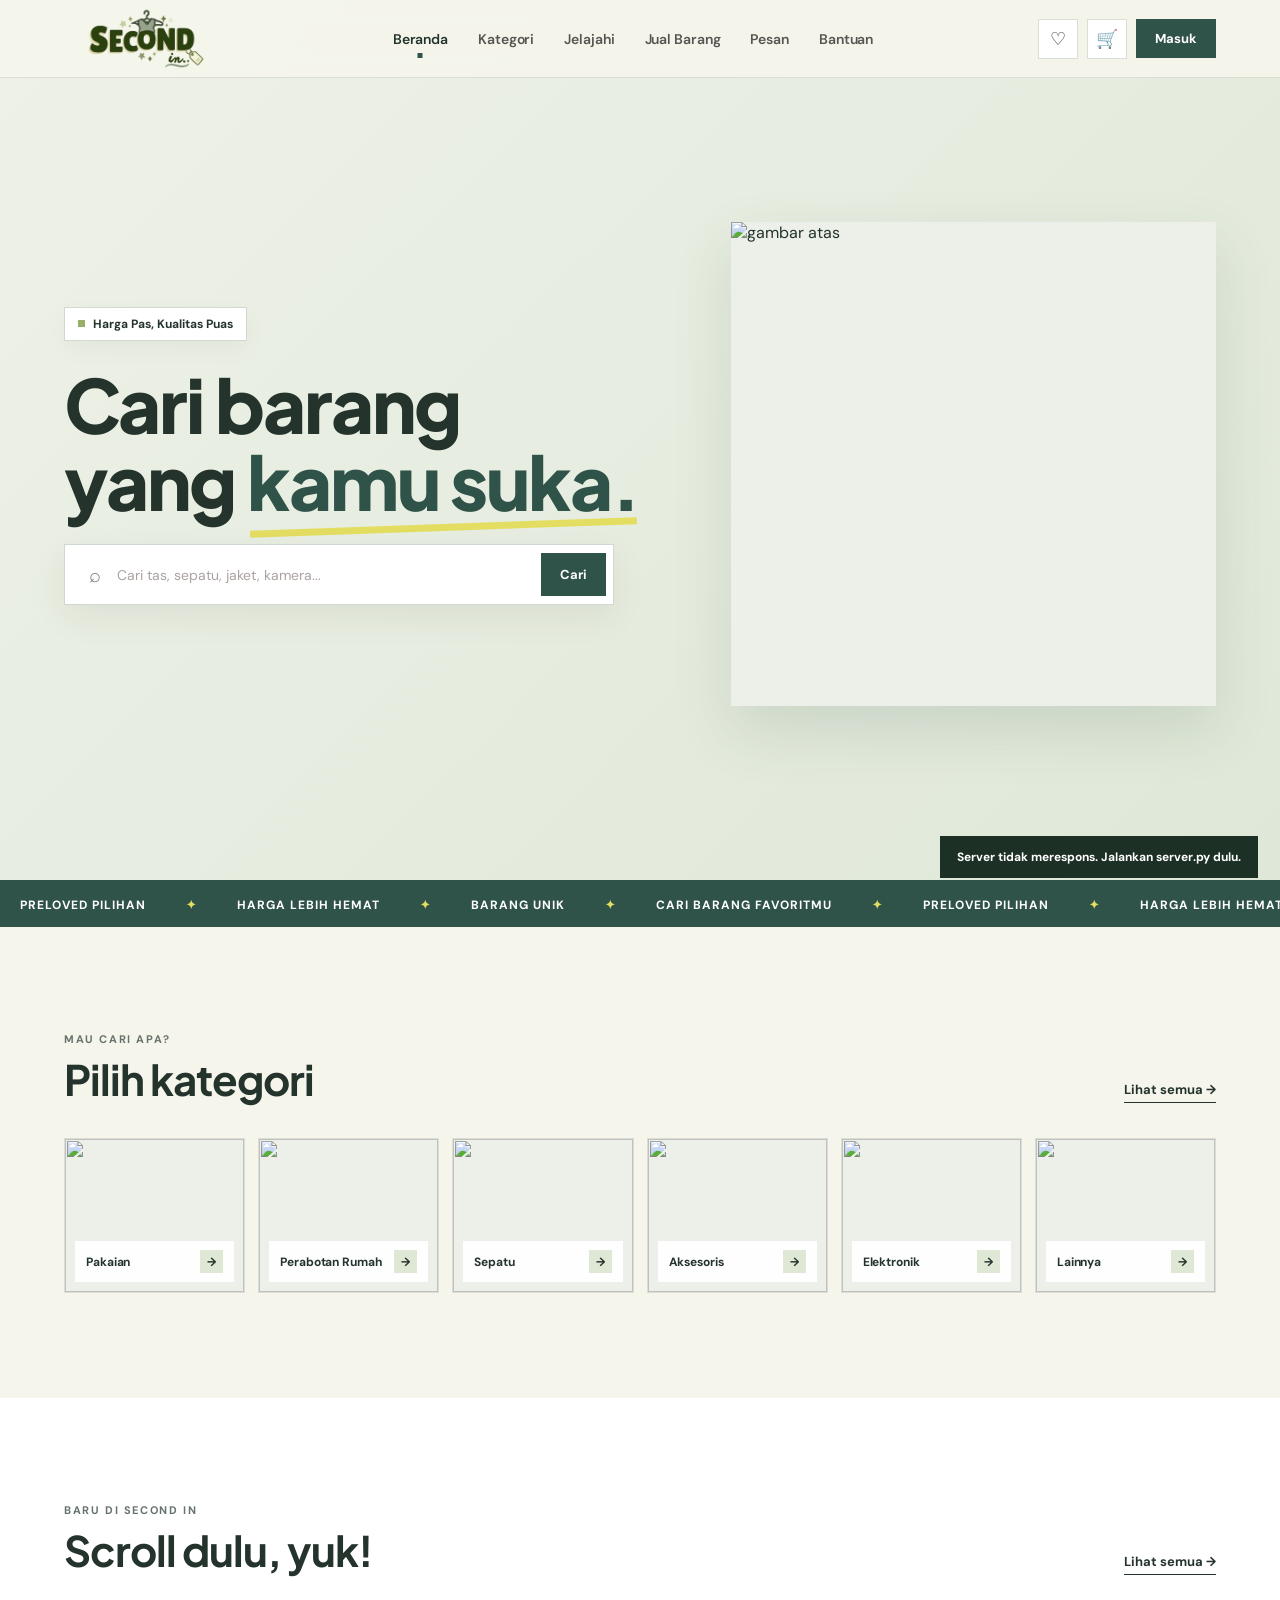
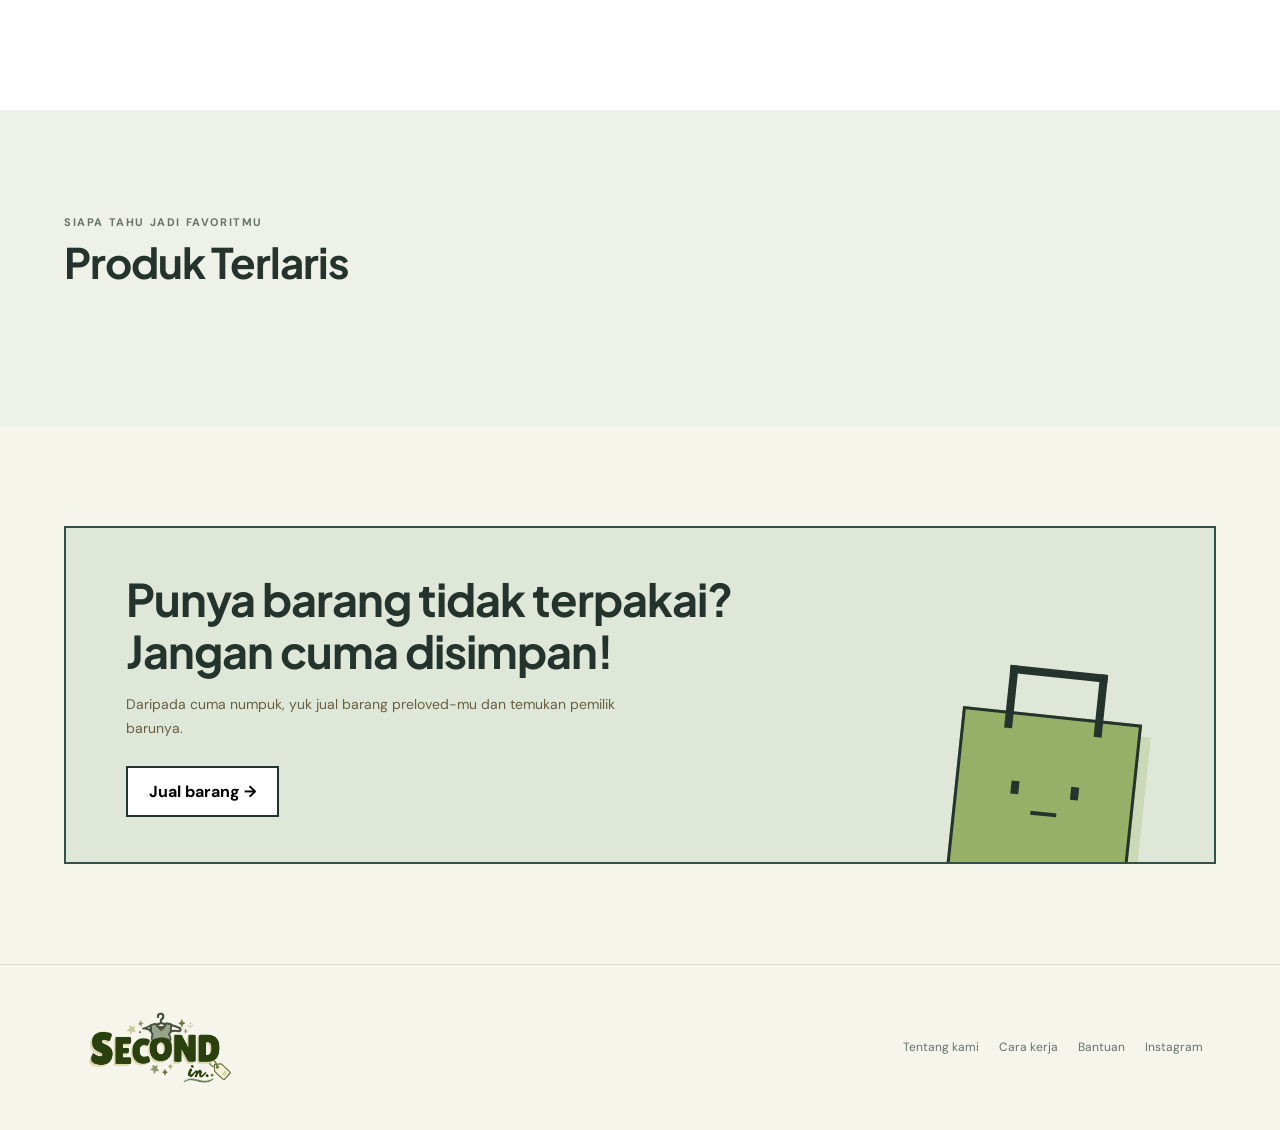
==== commit 44fefad0: "UPDATE FITUR" ====
--- a/index.html
+++ b/index.html
@@ -32,7 +32,7 @@
 <!-- HERO VISUAL -->
 <!-- Isikan alamat gambar manual pada src="". Logo transparan sudah tertanam di file HTML. -->
 <div class="hero-visual hero-visual-single">
-<img alt="gambar atas" class="hero-photo" src="https://i.pinimg.com/736x/52/4a/48/524a481057c56ff3c0d226bc650686c6.jpg"></img></div>
+<img alt="gambar atas" class="hero-photo" src="https://i.pinimg.com/1200x/49/01/8a/49018afea5a9e5edeae925540822c403.jpg"></img></div>
 </section><div class="marquee">
 <div class="marquee-track">
 <span>preloved pilihan</span>
@@ -139,7 +139,7 @@
 <div class="market-controls"><select aria-label="Kondisi" class="market-control" id="conditionFilter"><option value="semua">Semua kondisi</option><option value="Sangat baik">Sangat baik</option><option value="Kondisi baik">Kondisi baik</option><option value="Layak pakai">Layak pakai</option></select><div class="price-range"><input aria-label="Harga minimum" id="minPrice" min="0" placeholder="Harga min" type="number"/><span>–</span><input aria-label="Harga maksimum" id="maxPrice" min="0" placeholder="Harga max" type="number"/></div><select class="sort-select" id="sortProducts"><option value="default">Urutan terbaru</option><option value="low">Harga terendah</option><option value="high">Harga tertinggi</option><option value="name">Nama A–Z</option></select><button class="reset-filter" id="resetFilters">Reset filter</button></div>
 <p aria-live="polite" class="count-label" id="productCount">0 barang</p><div class="products" id="marketProducts"></div><div class="si-empty si-empty-asli" hidden="" id="marketEmpty"><div class="empty-face">( •́ᴗ•̀ )</div><h3>Hmm, belum ketemu nich.</h3></div>
 </section></div><div class="site-page" hidden="" id="page-jual"><section class="section si-top-section"><div class="si-page-title"><div class="eyebrow">Second In</div><h2>Isi Detail Barangmu</h2></div>
-<div class="si-panel si-form-panel"><div class="si-panel-top"><h3>Isi Detail Barangmu</h3><span class="si-note">Masuk dulu supaya barangmu tersimpan.</span></div><form class="si-form" id="sellForm"><div class="form-grid">
+<div class="si-panel si-form-panel"><div class="si-panel-top"><h3>Isi Detail Barangmu</h3><span class="si-note">Harap Login terlebih dahulu.</span></div><form class="si-form" id="sellForm"><div class="form-grid">
 <div class="field full"><label for="sellName">Nama barang</label><input id="sellName" maxlength="120" name="name" placeholder="Contoh: Jaket Denim" required=""/></div>
 <div class="field"><label for="sellCategory">Kategori</label><select id="sellCategory" name="category" required=""><option value="pakaian">Pakaian</option><option value="tas">Tas</option><option value="sepatu">Sepatu</option><option value="aksesori">Aksesori</option><option value="elektronik">Elektronik</option><option value="perabotan rumah">Perabotan Rumah</option><option value="lainnya">Lainnya</option></select></div>
 <div class="field"><label for="sellPrice">Harga</label><input id="sellPrice" min="1000" name="price" placeholder="150000" required="" type="number"/></div>
@@ -147,7 +147,7 @@
 <div class="field"><label for="sellImageFile">Foto barang (JPG, JPEG, PNG)</label><input id="sellImageFile" name="image_file" type="file" accept=".jpg,.jpeg,.png,image/jpeg,image/png" required/><span class="si-note">Pilih foto dari HP atau laptop. Maksimal 5 MB.</span></div>
 <div class="field full"><label for="sellDescription">Deskripsi</label><textarea id="sellDescription" name="description" placeholder="Jelaskan kondisi, ukuran, kelengkapan, dll."></textarea></div>
 </div><button class="primary-btn" type="submit">Posting barang</button><p class="si-note">Foto langsung diunggah dari perangkat dalam format JPG, JPEG, atau PNG.</p></form></div>
-<div class="si-seller-list"><div class="section-heading"><h2 style="font-size:28px">Barang yang kupasang</h2></div><div class="products" id="myProducts"></div><p class="si-muted" id="myProductsEmpty"></p></div></section></div><div class="site-page" hidden="" id="page-keranjang"><section class="section si-top-section"><div class="si-page-title"><div class="eyebrow">Belanja</div><h2>Keranjangmu</h2><p>Pastikan barangnya cocok sebelum membuat pesanan.</p></div><div class="si-panel"><div class="si-cart-items" id="cartItems"></div><div class="cart-total" id="cartTotal"></div><div class="si-right-actions"><button class="primary-btn" id="checkoutButton">Lanjut checkout</button></div><p class="si-note">Pesanan di sini hanya simulasi untuk UTS. Belum ada pembayaran atau pengiriman otomatis.</p></div></section></div><div class="site-page" hidden="" id="page-favorit"><section class="section product-section si-top-section"><div class="si-page-title"><div class="eyebrow">Simpan buat nanti</div><h2>Barang favorit</h2><p>Kalau sudah cocok, tinggal chat penjual atau masukkan ke keranjang.</p></div><div class="products" id="favoriteProducts"></div><p class="si-muted" id="favoriteEmpty"></p></section></div><div class="site-page" hidden="" id="page-pesan"><section class="section si-top-section si-coming-page"><div class="si-coming-content"><div class="eyebrow">Pesan</div><h2>Coming Soon</h2></div></section></div><div class="site-page" hidden="" id="page-akun"><section class="section si-top-section"><div class="si-page-title"><div class="eyebrow">Akun Second In</div><h2>Halo!</h2><p>Satu akun bisa dipakai untuk beli sekaligus jual barang.</p></div>
+<div class="si-seller-list"><div class="section-heading"><h2 style="font-size:28px">Barang Jualan Saya:</h2></div><div class="products" id="myProducts"></div><p class="si-muted" id="myProductsEmpty"></p></div></section></div><div class="site-page" hidden="" id="page-keranjang"><section class="section si-top-section"><div class="si-page-title"><div class="eyebrow">Belanja</div><h2>Keranjangmu</h2><p>Pastikan barangnya cocok sebelum membuat pesanan.</p></div><div class="si-panel"><div class="si-cart-items" id="cartItems"></div><div class="cart-total" id="cartTotal"></div><div class="si-right-actions"><button class="primary-btn" id="checkoutButton">Lanjut checkout</button></div></section></div><div class="site-page" hidden="" id="page-favorit"><section class="section product-section si-top-section"><div class="si-page-title"><div class="eyebrow">Simpan buat nanti</div><h2>Barang favorit</h2><div class="products" id="favoriteProducts"></div><p class="si-muted" id="favoriteEmpty"></p></section></div><div class="site-page" hidden="" id="page-pesan"><section class="section si-top-section si-coming-page"><div class="si-coming-content"><div class="eyebrow">Pesan</div><h2>Coming Soon</h2></div></section></div><div class="site-page" hidden="" id="page-akun"><section class="section si-top-section"><div class="si-page-title"><div class="eyebrow">Akun Second In</div><h2>Halo!</h2><p>Satu akun bisa dipakai untuk beli sekaligus jual barang.</p></div>
 <div class="si-auth-wrap" id="authArea"><div class="si-panel"><h3>Masuk ke SECOND IN</h3><form class="si-form" id="loginForm"><div class="field"><label>Email</label><input autocomplete="username" name="email" placeholder="Email" required="" type="email"/></div><div class="field"><label>Password</label><input autocomplete="current-password" name="password" required="" type="password"/></div><button class="primary-btn" type="submit">Masuk</button></form></div><div class="si-panel"><h3>Belum punya akun?</h3><form class="si-form" id="registerForm"><div class="field"><label>Nama</label><input minlength="2" name="name" placeholder="Nama kamu" required=""/></div><div class="field"><label>Email</label><input name="email" required="" type="email"/></div><div class="field"><label>Password (min. 8 karakter)</label><input minlength="8" name="password" required="" type="password"/></div><button class="primary-btn" type="submit">Daftar</button></form></div></div>
 <div hidden="" id="loggedInArea"><div class="si-panel si-account-head"><div><h3 id="accountName"></h3><p class="si-muted" id="accountEmail"></p></div><button class="reset-filter" id="logoutButton">Keluar</button></div><div class="si-account-lists"><div class="si-panel"><h3>Pesanan yang kubuat</h3><div id="myOrders"></div></div><div class="si-panel"><h3>Pesanan masuk dari pembeli</h3><div id="sellerOrders"></div></div></div></div>
-<div class="si-demo-note"><strong>Coba akun demo</strong><div>Penjual: <code>penjual@secondin.test</code> / <code>demo12345</code></div><div>Pembeli: <code>pembeli@secondin.test</code> / <code>demo12345</code></div><small>Data demo, bukan akun atau transaksi sungguhan.</small></div></section></div><div class="site-page" hidden="" id="page-bantuan"><section class="section si-top-section si-coming-page"><div class="si-coming-content"><div class="eyebrow">Bantuan</div><h2>Coming Soon</h2></div></section></div></main><footer><div><div class="footer-brand"><img alt="SECOND IN" src="/logo_second_in.png"/></div></div><div class="footer-links"><a data-route="" href="/bantuan#tentang-kami">Tentang kami</a><a data-route="" href="/bantuan#cara-kerja">Cara kerja</a><a data-route="" href="/bantuan">Bantuan</a><a href="#">Instagram</a></div></footer><div aria-label="Detail barang" aria-modal="true" class="overlay si-overlay" hidden="" id="detailModal" role="dialog"><div class="modal si-detail-modal"><button aria-label="Tutup" class="close-modal" data-close-detail="" type="button">×</button><div id="detailContent"></div></div></div><div aria-live="polite" class="toast" id="toast" role="status"></div><script defer="" src="/app.js?v=20261016-3"></script></body></html>+<div class="si-demo-note"><strong>Coba login:</strong><div>Penjual: <code>penjual@secondin.test</code> / <code>demo12345</code></div><div>Pembeli: <code>pembeli@secondin.test</code> / <code>demo12345</code></div></section></div><div class="site-page" hidden="" id="page-bantuan"><section class="section si-top-section si-coming-page"><div class="si-coming-content"><div class="eyebrow">Bantuan</div><h2>Coming Soon</h2></div></section></div></main><footer><div><div class="footer-brand"><img alt="SECOND IN" src="/logo_second_in.png"/></div></div><div class="footer-links"><a data-route="" href="/bantuan#tentang-kami">Tentang kami</a><a data-route="" href="/bantuan#cara-kerja">Cara kerja</a><a data-route="" href="/bantuan">Bantuan</a><a href="#">Instagram</a></div></footer><div aria-label="Detail barang" aria-modal="true" class="overlay si-overlay" hidden="" id="detailModal" role="dialog"><div class="modal si-detail-modal"><button aria-label="Tutup" class="close-modal" data-close-detail="" type="button">×</button><div id="detailContent"></div></div></div><div aria-live="polite" class="toast" id="toast" role="status"></div><script defer="" src="/app.js?v=20261016-3"></script></body></html>
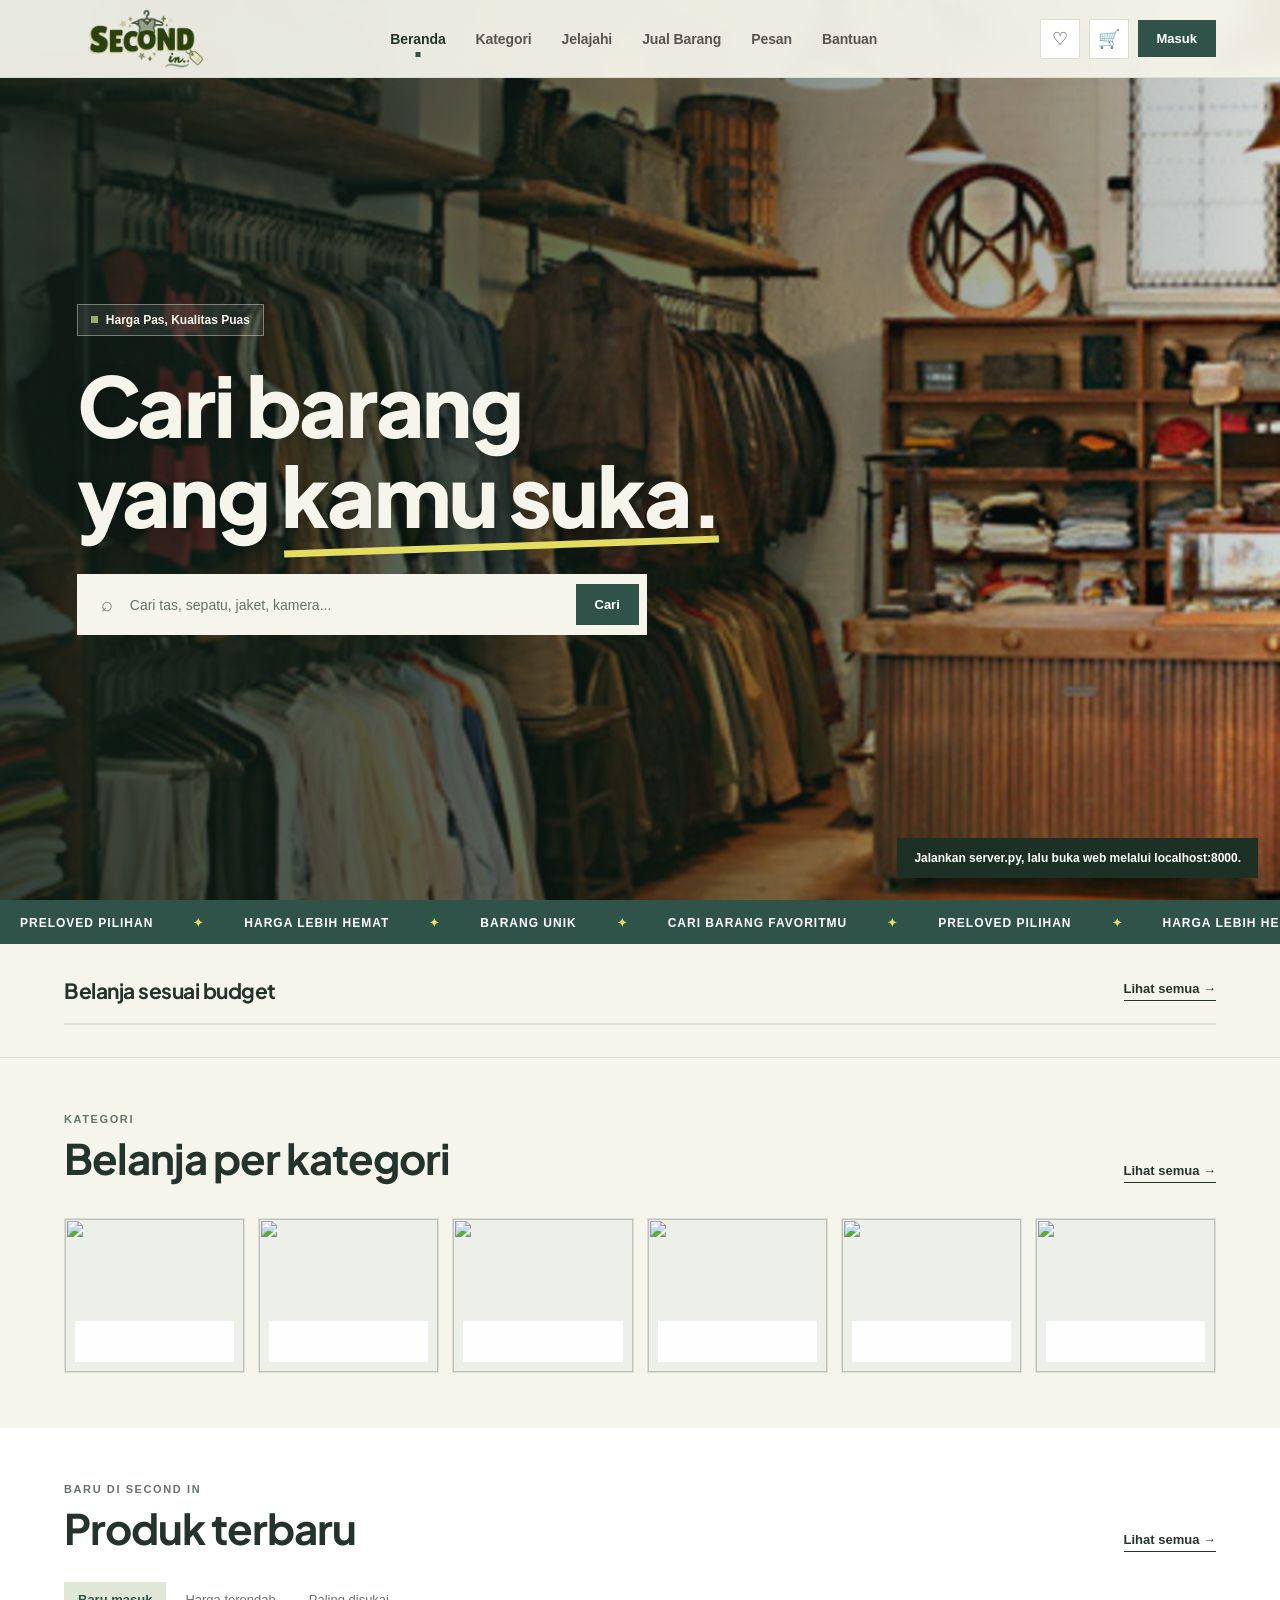
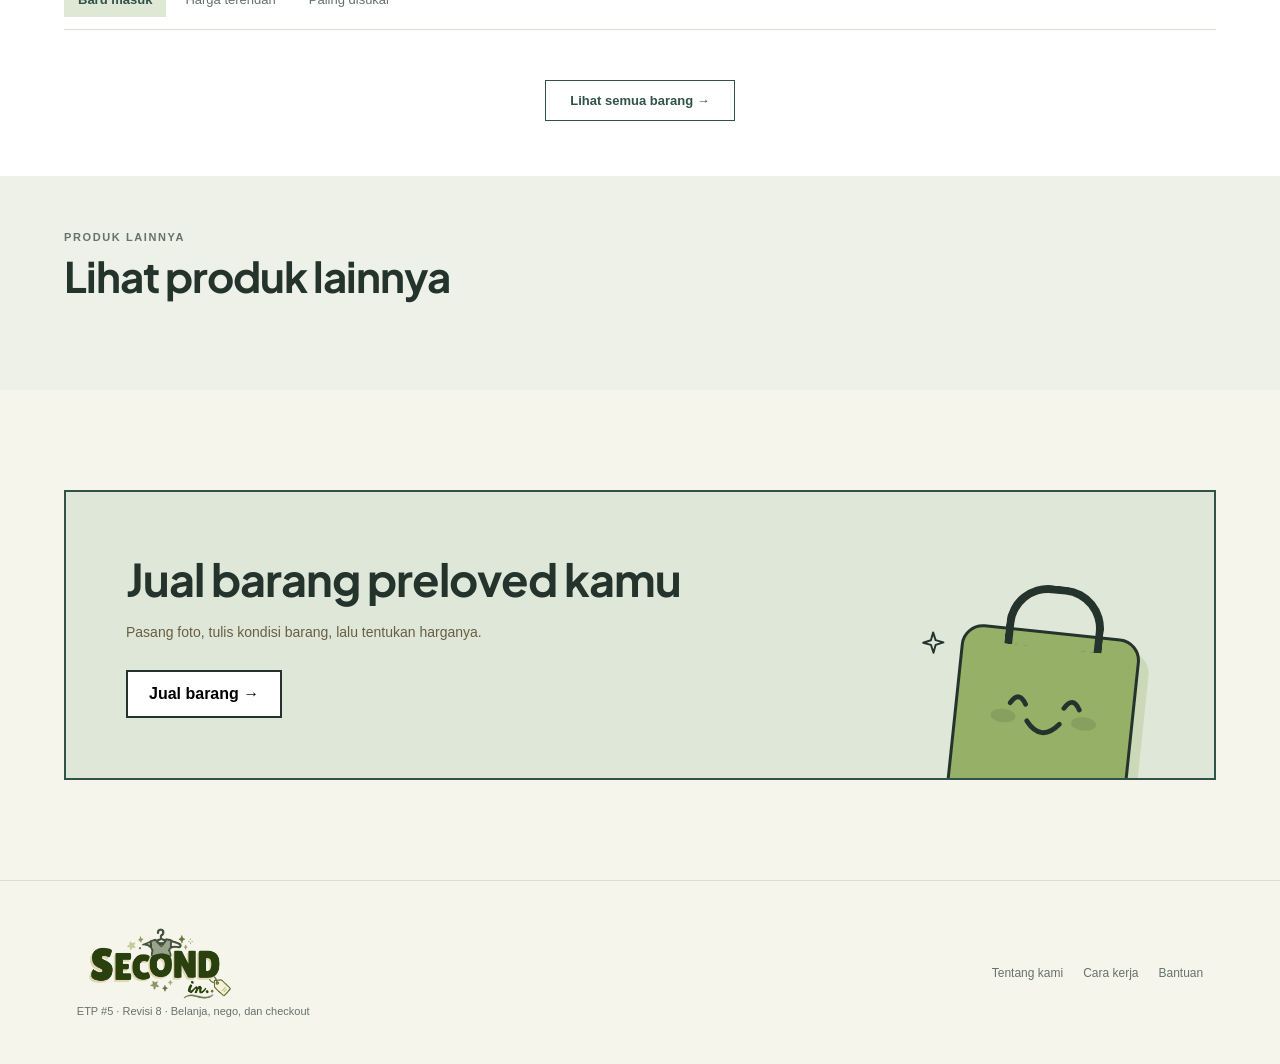
==== commit 99ba70bb: "Add files via upload" ====
--- a/index.html
+++ b/index.html
@@ -1,5 +1,5 @@
 <!DOCTYPE html>
-<html lang="id"><head><meta charset="utf-8"/><meta content="width=device-width, initial-scale=1.0" name="viewport"/><title>SECOND IN — Marketplace Preloved</title><link href="https://fonts.googleapis.com" rel="preconnect"/><link crossorigin="" href="https://fonts.gstatic.com" rel="preconnect"/><link href="https://fonts.googleapis.com/css2?family=DM+Sans:wght@400;500;600;700;800&amp;family=Plus+Jakarta+Sans:wght@500;600;700;800&amp;display=swap" rel="stylesheet"/><link href="/gaya_asli.css" rel="stylesheet"/><link href="/tambahan.css?v=20261016-3" rel="stylesheet"/></head><body><header class="navbar" id="navbar">
+<html lang="id"><head><meta charset="utf-8"/><meta content="width=device-width, initial-scale=1.0" name="viewport"/><title>SECOND IN — ETP #5 · Revisi 8</title><link href="https://fonts.googleapis.com" rel="preconnect"/><link crossorigin="" href="https://fonts.gstatic.com" rel="preconnect"/><link href="https://fonts.googleapis.com/css2?family=Plus+Jakarta+Sans:wght@500;600;700;800&amp;display=swap" rel="stylesheet"/><link href="/gaya_asli.css" rel="stylesheet"/><link href="/tambahan.css?v=20261016-3" rel="stylesheet"/><link rel="stylesheet" href="/market.css?v=etp5-r8"></head><body><header class="navbar" id="navbar">
 <a aria-label="Beranda SECOND IN" class="logo" data-route="" href="/beranda"><img alt="SECOND IN" src="/logo_second_in.png"/></a>
 <nav aria-label="Menu utama" class="nav-center">
 <a class="active" data-route="" href="/beranda">Beranda</a><a data-route="" href="/beranda#kategori">Kategori</a><a data-route="" href="/jelajahi">Jelajahi</a><a data-route="" href="/jual">Jual Barang</a><a data-route="" href="/pesan">Pesan</a><a data-route="" href="/bantuan">Bantuan</a>
@@ -8,7 +8,8 @@
 </header>
 <nav aria-label="Menu HP" class="mobile-menu" id="mobileMenu">
 <a data-route="" href="/beranda">Beranda</a><a data-route="" href="/beranda#kategori">Kategori</a><a data-route="" href="/jelajahi">Jelajahi Barang</a><a data-route="" href="/jual">Jual Barang</a><a data-route="" href="/keranjang">Keranjang</a><a data-route="" href="/favorit">Favorit</a><a data-route="" href="/pesan">Pesan</a><a data-route="" href="/akun">Akun</a><a data-route="" href="/bantuan">Bantuan</a>
-</nav><main id="mainContent"><div class="site-page" id="page-beranda"><section class="hero" id="beranda">
+</nav><main id="mainContent"><div class="site-page" id="page-beranda"><section class="hero si5-hero-cover" id="beranda">
+<img class="si5-hero-background" src="/hero_pinterest.jpg?v=etp5-r8" alt="Rak pakaian di interior toko vintage" fetchpriority="high" decoding="async"/>
 <div class="hero-copy">
 <div class="hero-mini">
 <span></span>
@@ -29,10 +30,6 @@
             </button>
 </div>
 </div>
-<!-- HERO VISUAL -->
-<!-- Isikan alamat gambar manual pada src="". Logo transparan sudah tertanam di file HTML. -->
-<div class="hero-visual hero-visual-single">
-<img alt="gambar atas" class="hero-photo" src="https://i.pinimg.com/1200x/49/01/8a/49018afea5a9e5edeae925540822c403.jpg"></img></div>
 </section><div class="marquee">
 <div class="marquee-track">
 <span>preloved pilihan</span>
@@ -52,14 +49,15 @@
 <span>cari barang favoritmu</span>
 <span class="pink">✦</span>
 </div>
-</div><section class="section" id="kategori">
+</div><section class="si7-budget section" aria-labelledby="budgetHeading"><div class="si7-compact-heading"><h2 id="budgetHeading">Belanja sesuai budget</h2><a class="link-arrow" data-route href="/jelajahi?sort=low">Lihat semua →</a></div><div class="si7-budget-grid" id="budgetLinks"></div></section>
+<section class="section" id="kategori">
 <div class="section-heading">
 <div>
 <div class="eyebrow">
-                Mau cari apa?
+                Kategori
             </div>
 <h2>
-                Pilih kategori
+                Belanja per kategori
             </h2>
 </div>
 <a class="link-arrow" data-route="" href="/jelajahi">
@@ -111,43 +109,60 @@
 </div>
 </div>
 </section>
-<section class="section product-section si-home-products"><div class="section-heading"><div><div class="eyebrow">Baru di Second In</div><h2>Scroll dulu, yuk!</h2></div><a class="link-arrow" data-route="" href="/jelajahi">Lihat semua →</a></div><div class="products" id="homeProducts"></div></section><section class="section recommend-section" id="rekomendasi">
-<div class="section-heading"><div><div class="eyebrow"> Siapa tahu jadi favoritmu</div><h2>Produk Terlaris</h2></div><span class="count-label"></span></div>
+<section class="si7-brand-section section" id="homeBrands" hidden aria-labelledby="brandHeading"><div class="si7-compact-heading"><h2 id="brandHeading">Pilihan merek</h2><span class="si7-small-note">Merek yang tersedia</span></div><div class="si7-brand-links" id="brandLinks"></div></section>
+<section class="section si8-shelf" id="homeAffordable" hidden aria-labelledby="affordableHeading"><div class="si7-compact-heading"><h2 id="affordableHeading">Di bawah Rp50 ribu</h2><a class="link-arrow" data-route href="/jelajahi?max=49999&sort=low&availability=available">Lihat semua →</a></div><div class="si8-product-rail" id="affordableProducts"></div></section>
+<section class="section si8-shelf" id="homeRecent" hidden aria-labelledby="recentHeading"><div class="si7-compact-heading"><h2 id="recentHeading">Terakhir dilihat</h2><button class="si5-text-button" type="button" data-action="clear-recent">Hapus riwayat</button></div><div class="si8-product-rail" id="recentProducts"></div></section>
+<section class="section product-section si-home-products"><div class="section-heading"><div><div class="eyebrow">Baru di Second In</div><h2>Produk terbaru</h2></div><a class="link-arrow" data-route="" href="/jelajahi">Lihat semua →</a></div><div class="si7-product-toolbar"><div role="group" aria-label="Urutkan barang di beranda" class="si7-home-tabs"><button type="button" data-home-sort="new" class="active" aria-pressed="true">Baru masuk</button><button type="button" data-home-sort="low" aria-pressed="false">Harga terendah</button><button type="button" data-home-sort="liked" aria-pressed="false">Paling disukai</button></div><span class="si7-small-note" id="homeProductCount"></span></div><div class="products" id="homeProducts"></div><a class="si7-more-products" data-route href="/jelajahi">Lihat semua barang →</a></section><section class="section recommend-section" id="rekomendasi">
+<div class="section-heading"><div><div class="eyebrow">Produk lainnya</div><h2>Lihat produk lainnya</h2></div><span class="count-label"></span></div>
 <div class="recommend-grid" id="recommendGrid"></div>
 </section>
 <section class="sell-section" id="jual">
 <div class="sell-box">
 <div class="sell-content">
 <h2>
-                Punya barang tidak terpakai?
-                Jangan cuma disimpan!
+                Jual barang preloved kamu
             </h2>
 <p>
-                Daripada cuma numpuk, yuk jual barang preloved-mu dan temukan pemilik barunya.
+                Pasang foto, tulis kondisi barang, lalu tentukan harganya.
             </p>
 <button class="sell-button" id="sellButton">Jual barang →</button>
 </div>
 <div aria-hidden="true" class="doodle-bag">
-<span class="doodle-eye left"></span>
-<span class="doodle-eye right"></span>
-<span class="doodle-mouth"></span>
+<svg class="si5-bag-face" viewBox="0 0 180 165" fill="none" xmlns="http://www.w3.org/2000/svg">
+<ellipse cx="48" cy="89" rx="13" ry="7" fill="currentColor" opacity=".12"/><ellipse cx="132" cy="89" rx="13" ry="7" fill="currentColor" opacity=".12"/>
+<g stroke="currentColor" stroke-width="5" stroke-linecap="round"><path d="M54 75Q62 61 70 75M110 75Q118 61 126 75"/><path d="M73 92Q90 113 107 92"/></g>
+</svg><svg class="si5-bag-spark" viewBox="0 0 32 32" fill="none" xmlns="http://www.w3.org/2000/svg"><path d="M16 3L19 13L29 16L19 19L16 29L13 19L3 16L13 13Z" stroke="currentColor" stroke-width="2.5" stroke-linejoin="round"/></svg>
 </div>
 </div>
-</section></div><div class="site-page" hidden="" id="page-jelajahi"><section class="section product-section si-top-section"><div class="product-header"><div><div class="eyebrow">Baru di Second In</div><h2>Scroll dulu, yuk!</h2></div></div>
+</section></div><div class="site-page" hidden="" id="page-jelajahi"><section class="section product-section si-top-section"><div class="product-header"><div><div class="eyebrow">Baru di Second In</div><h2>Semua produk</h2></div></div>
 <div class="search-wrap si-browse-search"><div class="search-icon">⌕</div><input id="browseInput" placeholder="Cari nama barang..." type="search"/><button class="search-btn" id="browseSearch" type="button">Cari</button></div>
 <div class="filters" id="categoryFilters"><button class="filter active" data-filter="semua">Semua</button><button class="filter" data-filter="pakaian">Pakaian</button><button class="filter" data-filter="tas">Tas</button><button class="filter" data-filter="sepatu">Sepatu</button><button class="filter" data-filter="aksesori">Aksesori</button><button class="filter" data-filter="elektronik">Barang Elektronik</button><button class="filter" data-filter="lainnya">Lainnya</button><button class="filter" data-filter="perabotan rumah">Perabotan Rumah</button></div>
 <div class="market-controls"><select aria-label="Kondisi" class="market-control" id="conditionFilter"><option value="semua">Semua kondisi</option><option value="Sangat baik">Sangat baik</option><option value="Kondisi baik">Kondisi baik</option><option value="Layak pakai">Layak pakai</option></select><div class="price-range"><input aria-label="Harga minimum" id="minPrice" min="0" placeholder="Harga min" type="number"/><span>–</span><input aria-label="Harga maksimum" id="maxPrice" min="0" placeholder="Harga max" type="number"/></div><select class="sort-select" id="sortProducts"><option value="default">Urutan terbaru</option><option value="low">Harga terendah</option><option value="high">Harga tertinggi</option><option value="name">Nama A–Z</option></select><button class="reset-filter" id="resetFilters">Reset filter</button></div>
-<p aria-live="polite" class="count-label" id="productCount">0 barang</p><div class="products" id="marketProducts"></div><div class="si-empty si-empty-asli" hidden="" id="marketEmpty"><div class="empty-face">( •́ᴗ•̀ )</div><h3>Hmm, belum ketemu nich.</h3></div>
-</section></div><div class="site-page" hidden="" id="page-jual"><section class="section si-top-section"><div class="si-page-title"><div class="eyebrow">Second In</div><h2>Isi Detail Barangmu</h2></div>
-<div class="si-panel si-form-panel"><div class="si-panel-top"><h3>Isi Detail Barangmu</h3><span class="si-note">Harap Login terlebih dahulu.</span></div><form class="si-form" id="sellForm"><div class="form-grid">
+<div class="si5-extra-filters"><label>Merek<select id="brandFilter"><option value="semua">Semua merek</option></select></label><label>Ukuran<select id="sizeFilter"><option value="semua">Semua ukuran</option></select></label><label>Lokasi penjual<input id="cityFilter" placeholder="Cari kota" maxlength="80"></label><label>Ketersediaan<select id="availabilityFilter"><option value="available">Tersedia</option><option value="all">Semua barang</option></select></label></div><p class="si5-error" id="filterError" role="status" hidden></p><p aria-live="polite" class="count-label" id="productCount">0 barang</p><div class="products" id="marketProducts"></div><div class="si-empty si-empty-asli" hidden="" id="marketEmpty"><div class="empty-face">( •́ᴗ•̀ )</div><h3>Produk tidak ditemukan.</h3></div>
+</section></div><div class="site-page" hidden="" id="page-jual"><section class="section si-top-section"><div class="si-page-title"><div class="eyebrow">Second In</div><h2>Kelola toko</h2><p>Kelola barang, pesanan masuk, dan pendapatan dari satu tempat.</p></div>
+<div id="sellerSummary" class="si5-stats"></div><div class="si-panel" id="sellerSalesPanel"><div class="si5-panel-head"><h3>Pesanan masuk</h3><button class="reset-filter" data-action="refresh-sales">Muat ulang</button></div><div id="sellerOrders"></div></div><div class="si-panel si-form-panel"><div class="si-panel-top"><h3 id="sellFormTitle">Pasang barang</h3><span class="si-note">Masuk untuk mulai menjual.</span></div><form class="si-form" id="sellForm"><div class="form-grid">
 <div class="field full"><label for="sellName">Nama barang</label><input id="sellName" maxlength="120" name="name" placeholder="Contoh: Jaket Denim" required=""/></div>
 <div class="field"><label for="sellCategory">Kategori</label><select id="sellCategory" name="category" required=""><option value="pakaian">Pakaian</option><option value="tas">Tas</option><option value="sepatu">Sepatu</option><option value="aksesori">Aksesori</option><option value="elektronik">Elektronik</option><option value="perabotan rumah">Perabotan Rumah</option><option value="lainnya">Lainnya</option></select></div>
 <div class="field"><label for="sellPrice">Harga</label><input id="sellPrice" min="1000" name="price" placeholder="150000" required="" type="number"/></div>
 <div class="field"><label for="sellCondition">Kondisi</label><select id="sellCondition" name="condition"><option>Sangat baik</option><option selected="">Kondisi baik</option><option>Layak pakai</option></select></div>
-<div class="field"><label for="sellImageFile">Foto barang (JPG, JPEG, PNG)</label><input id="sellImageFile" name="image_file" type="file" accept=".jpg,.jpeg,.png,image/jpeg,image/png" required/><span class="si-note">Pilih foto dari HP atau laptop. Maksimal 5 MB.</span></div>
-<div class="field full"><label for="sellDescription">Deskripsi</label><textarea id="sellDescription" name="description" placeholder="Jelaskan kondisi, ukuran, kelengkapan, dll."></textarea></div>
-</div><button class="primary-btn" type="submit">Posting barang</button><p class="si-note">Foto langsung diunggah dari perangkat dalam format JPG, JPEG, atau PNG.</p></form></div>
-<div class="si-seller-list"><div class="section-heading"><h2 style="font-size:28px">Barang Jualan Saya:</h2></div><div class="products" id="myProducts"></div><p class="si-muted" id="myProductsEmpty"></p></div></section></div><div class="site-page" hidden="" id="page-keranjang"><section class="section si-top-section"><div class="si-page-title"><div class="eyebrow">Belanja</div><h2>Keranjangmu</h2><p>Pastikan barangnya cocok sebelum membuat pesanan.</p></div><div class="si-panel"><div class="si-cart-items" id="cartItems"></div><div class="cart-total" id="cartTotal"></div><div class="si-right-actions"><button class="primary-btn" id="checkoutButton">Lanjut checkout</button></div></section></div><div class="site-page" hidden="" id="page-favorit"><section class="section product-section si-top-section"><div class="si-page-title"><div class="eyebrow">Simpan buat nanti</div><h2>Barang favorit</h2><div class="products" id="favoriteProducts"></div><p class="si-muted" id="favoriteEmpty"></p></section></div><div class="site-page" hidden="" id="page-pesan"><section class="section si-top-section si-coming-page"><div class="si-coming-content"><div class="eyebrow">Pesan</div><h2>Coming Soon</h2></div></section></div><div class="site-page" hidden="" id="page-akun"><section class="section si-top-section"><div class="si-page-title"><div class="eyebrow">Akun Second In</div><h2>Halo!</h2><p>Satu akun bisa dipakai untuk beli sekaligus jual barang.</p></div>
-<div class="si-auth-wrap" id="authArea"><div class="si-panel"><h3>Masuk ke SECOND IN</h3><form class="si-form" id="loginForm"><div class="field"><label>Email</label><input autocomplete="username" name="email" placeholder="Email" required="" type="email"/></div><div class="field"><label>Password</label><input autocomplete="current-password" name="password" required="" type="password"/></div><button class="primary-btn" type="submit">Masuk</button></form></div><div class="si-panel"><h3>Belum punya akun?</h3><form class="si-form" id="registerForm"><div class="field"><label>Nama</label><input minlength="2" name="name" placeholder="Nama kamu" required=""/></div><div class="field"><label>Email</label><input name="email" required="" type="email"/></div><div class="field"><label>Password (min. 8 karakter)</label><input minlength="8" name="password" required="" type="password"/></div><button class="primary-btn" type="submit">Daftar</button></form></div></div>
-<div hidden="" id="loggedInArea"><div class="si-panel si-account-head"><div><h3 id="accountName"></h3><p class="si-muted" id="accountEmail"></p></div><button class="reset-filter" id="logoutButton">Keluar</button></div><div class="si-account-lists"><div class="si-panel"><h3>Pesanan yang kubuat</h3><div id="myOrders"></div></div><div class="si-panel"><h3>Pesanan masuk dari pembeli</h3><div id="sellerOrders"></div></div></div></div>
-<div class="si-demo-note"><strong>Coba login:</strong><div>Penjual: <code>penjual@secondin.test</code> / <code>demo12345</code></div><div>Pembeli: <code>pembeli@secondin.test</code> / <code>demo12345</code></div></section></div><div class="site-page" hidden="" id="page-bantuan"><section class="section si-top-section si-coming-page"><div class="si-coming-content"><div class="eyebrow">Bantuan</div><h2>Coming Soon</h2></div></section></div></main><footer><div><div class="footer-brand"><img alt="SECOND IN" src="/logo_second_in.png"/></div></div><div class="footer-links"><a data-route="" href="/bantuan#tentang-kami">Tentang kami</a><a data-route="" href="/bantuan#cara-kerja">Cara kerja</a><a data-route="" href="/bantuan">Bantuan</a><a href="#">Instagram</a></div></footer><div aria-label="Detail barang" aria-modal="true" class="overlay si-overlay" hidden="" id="detailModal" role="dialog"><div class="modal si-detail-modal"><button aria-label="Tutup" class="close-modal" data-close-detail="" type="button">×</button><div id="detailContent"></div></div></div><div aria-live="polite" class="toast" id="toast" role="status"></div><script defer="" src="/app.js?v=20261016-3"></script></body></html>+<div class="field"><label for="sellImageFile">Foto barang (JPG, JPEG, PNG)</label><input id="sellImageFile" name="image_file" multiple type="file" accept=".jpg,.jpeg,.png,image/jpeg,image/png"/><span class="si-note">Maksimal 5 foto. JPG/PNG, masing-masing maksimal 5 MB.</span></div>
+<div class="field"><label for="sellBrand">Merek</label><input id="sellBrand" name="brand" maxlength="60" placeholder="Contoh: Adidas"></div><div class="field"><label for="sellSize">Ukuran</label><input id="sellSize" name="size" maxlength="30" placeholder="Contoh: M, 38, all size"></div><div class="field"><label for="sellColor">Warna</label><input id="sellColor" name="color" maxlength="30" placeholder="Contoh: hitam"></div><div class="field full"><label for="sellDescription">Deskripsi</label><textarea id="sellDescription" name="description" placeholder="Jelaskan kondisi, ukuran, kelengkapan, dll."></textarea></div>
+</div><div class="si5-actions"><button class="primary-btn" type="submit">Posting barang</button><button class="reset-filter" data-action="reset-listing" type="button">Batalkan edit</button></div><p class="si-note">Foto langsung diunggah dari perangkat dalam format JPG, JPEG, atau PNG.</p></form></div>
+<div class="si-seller-list"><div class="section-heading"><h2 style="font-size:28px">Produk saya</h2></div><div class="products" id="myProducts"></div><p class="si-muted" id="myProductsEmpty"></p></div></section></div><div class="site-page" hidden id="page-keranjang"><section class="section si-top-section si5-page"><div class="si-page-title"><div class="eyebrow">SECOND IN</div><h2>Keranjang</h2><p>Pilih barang yang ingin kamu checkout.</p></div><div class="si5-two-col"><div class="si-panel"><label class="si5-check-all"><input type="checkbox" id="cartSelectAll"> Pilih semua barang yang tersedia</label><div id="cartItems"></div></div><aside class="si-panel si5-summary"><h3>Ringkasan belanja</h3><div id="cartTotal" class="si5-totals"></div><button class="primary-btn si5-wide" id="checkoutButton">Lanjut checkout</button><a class="si5-text-link" data-route href="/jelajahi">Cari barang lainnya</a></aside></div></section></div><div class="site-page" hidden id="page-favorit"><section class="section si-top-section si5-page"><div class="si-page-title"><div class="eyebrow">SECOND IN</div><h2>Favorit saya</h2><p>Produk yang kamu simpan.</p></div><div class="products" id="favoriteProducts"></div><p class="si-muted" id="favoriteEmpty"></p></section></div><div class="site-page" hidden id="page-pesan"><section class="section si-top-section si5-page"><div class="si-page-title"><div class="eyebrow">SECOND IN</div><h2>Pesan</h2><p>Tanyakan detail barang atau ajukan harga ke penjual.</p></div><div class="si5-chat"><aside class="si5-chat-list"><div class="si5-panel-head"><h3>Obrolan</h3><button class="si5-text-button" data-action="refresh-threads">Muat ulang</button></div><div id="threadList"></div></aside><div class="si5-chat-main"><div class="si5-panel-head"><div><h3 id="conversationTitle">Pilih percakapan</h3><p class="si-muted" id="conversationPartner"></p></div><button class="reset-filter" id="offerButton" hidden>Nego harga</button></div><div id="offerList"></div><div id="messageList" aria-live="polite"><p class="si-muted">Mulai obrolan dari halaman barang.</p></div><form id="chatForm" class="si5-chat-form"><label class="sr-only" for="chatText">Tulis pesan</label><input id="chatText" placeholder="Tulis pesan…" maxlength="800" autocomplete="off"><button class="primary-btn" type="submit">Kirim</button></form></div></div></section></div><div class="site-page" hidden id="page-akun"><section class="section si-top-section si5-page"><div class="si-page-title" id="accountPageTitle"><div class="eyebrow">SECOND IN</div><h2>Akun saya</h2><p>Kelola profil, alamat, dan pesanan.</p></div><div class="si-auth-wrap si5-auth" id="authArea">
+<div class="si-panel si5-auth-card" id="loginPanel"><div class="eyebrow">Masuk akun</div><h3>Masuk ke SECOND IN</h3><p class="si5-auth-intro">Masuk untuk belanja, chat, dan nego.</p>
+<p class="si5-auth-switch">Belum punya akun? <a data-route href="/daftar">Daftar</a></p>
+<p id="loginNotice" class="si5-auth-notice" role="status" hidden></p><p id="loginError" class="si5-error" role="alert" hidden></p>
+<div class="si8-google-slot" id="googleLoginSlot"><button class="si8-google-fallback" type="button" disabled>Lanjutkan dengan Google</button><p class="si5-note">Login Google belum tersedia. Gunakan email untuk masuk.</p></div><p class="si8-google-status si5-note" role="status"></p><div class="si8-auth-divider"><span>atau gunakan email</span></div><form class="si-form" id="loginForm"><div class="field"><label for="loginEmail">Email</label><input id="loginEmail" autocomplete="username" name="email" placeholder="nama@email.com" required type="email" maxlength="150"/></div>
+<div class="field"><label for="loginPassword">Password</label><div class="si5-password"><input id="loginPassword" autocomplete="current-password" name="password" required type="password" maxlength="128"/><button type="button" data-toggle-password="loginPassword" aria-label="Tampilkan password" aria-pressed="false">Lihat</button></div></div>
+<button class="primary-btn si5-wide" type="submit">Masuk</button></form><a class="si5-auth-back" data-route href="/jelajahi">← Lihat produk</a></div>
+<div class="si-panel si5-auth-card" id="registerPanel" hidden><div class="eyebrow">Daftar akun</div><h3>Daftar akun SECOND IN</h3><p class="si5-auth-intro">Daftar untuk mulai belanja di SECOND IN.</p>
+<p class="si5-auth-switch">Sudah punya akun? <a data-route href="/masuk">Masuk</a></p>
+<p id="registerNotice" class="si5-auth-notice" role="status" hidden></p><p id="registerError" class="si5-error" role="alert" hidden></p>
+<div class="si8-google-slot" id="googleRegisterSlot"><button class="si8-google-fallback" type="button" disabled>Lanjutkan dengan Google</button><p class="si5-note">Login Google belum tersedia. Gunakan email untuk masuk.</p></div><p class="si8-google-status si5-note" role="status"></p><div class="si8-auth-divider"><span>atau gunakan email</span></div><form class="si-form" id="registerForm"><div class="field"><label for="registerName">Nama</label><input id="registerName" autocomplete="name" minlength="2" maxlength="80" name="name" placeholder="Nama kamu" required/></div>
+<div class="field"><label for="registerEmail">Email</label><input id="registerEmail" autocomplete="email" name="email" placeholder="nama@email.com" required type="email" maxlength="150"/></div>
+<div class="field"><label for="registerPassword">Password</label><div class="si5-password"><input id="registerPassword" autocomplete="new-password" minlength="8" maxlength="128" name="password" required type="password" aria-describedby="passwordHint"/><button type="button" data-toggle-password="registerPassword" aria-label="Tampilkan password" aria-pressed="false">Lihat</button></div><small id="passwordHint" class="si5-note">Minimal 8 karakter.</small></div>
+<div class="field"><label for="registerConfirm">Ulangi password</label><input id="registerConfirm" autocomplete="new-password" name="password_confirm" minlength="8" maxlength="128" required type="password"/></div>
+<button class="primary-btn si5-wide" type="submit">Daftar akun</button></form><a class="si5-auth-back" data-route href="/jelajahi">← Lihat produk</a></div></div>
+<div hidden id="loggedInArea"><div class="si5-account-nav"><a data-route href="/akun">Profil</a><a data-route href="/pesanan">Pembelian</a><a data-route href="/alamat">Alamat</a><a data-route href="/favorit">Favorit</a><a data-route href="/notifikasi">Notifikasi <span class="notice-badge"></span></a><a data-route href="/jual">Kelola toko</a></div><div class="si-panel si-account-head"><div class="si8-profile-identity"><span id="accountAvatar" class="si8-avatar"></span><div><h3 id="accountName"></h3><p class="si-muted" id="accountEmail"></p></div></div><button class="reset-filter" id="logoutButton">Keluar</button></div><section class="si-panel si8-photo-controls" aria-labelledby="profilePhotoHeading"><div><h3 id="profilePhotoHeading">Foto profil</h3><p class="si5-note">JPG atau PNG, maksimal 5 MB.</p></div><div class="si5-actions"><label class="reset-filter si8-file-button" for="profilePhoto" id="photoUploadLabel">Pilih foto</label><input class="sr-only" type="file" id="profilePhoto" accept="image/jpeg,image/png,.jpg,.jpeg,.png"/><button class="si5-text-button" type="button" id="removeProfilePhoto" data-action="remove-avatar" hidden>Hapus foto</button></div><p id="profilePhotoStatus" class="si5-note" role="status"></p></section>
+<section class="si-panel" id="googleLinkPanel"><h3>Akun Google</h3><p class="si5-note" id="googleLinkStatus"></p><div class="si8-google-slot" id="googleLinkSlot"></div><p class="si8-google-status si5-note" role="status"></p></section>
+<form id="profileForm" class="si-panel si-form"><h3>Profil</h3><div class="form-grid"><div class="field"><label>Nama<input name="name" id="profileName" required minlength="2" maxlength="80"></label></div><div class="field"><label>Nomor HP<input name="phone" id="profilePhone" type="tel" maxlength="20"></label></div><div class="field full"><label>Kota asal pengiriman<input name="city" id="profileCity" maxlength="80" placeholder="Contoh: Tangerang"></label></div><div class="field full"><label>Deskripsi toko<textarea name="bio" id="profileBio" maxlength="500" placeholder="Jenis barang dan informasi toko."></textarea></label></div></div><button class="primary-btn" type="submit">Simpan profil</button></form></div></section></div><div class="site-page" hidden id="page-checkout"><section class="section si-top-section si5-page"><div class="si-page-title"><div class="eyebrow">SECOND IN</div><h2>Checkout</h2><p>Periksa alamat dan pilihan pengiriman sebelum lanjut.</p></div><ol class="si5-steps"><li class="active">1. Checkout</li><li>2. Pembayaran</li><li>3. Pesanan</li></ol><div id="checkoutContent"></div></section></div><div class="site-page" hidden id="page-pembayaran"><section class="section si-top-section si5-page"><div class="si-page-title"><div class="eyebrow">SECOND IN</div><h2>Pembayaran</h2><p>Satu langkah lagi sebelum penjual menyiapkan barangmu.</p></div><ol class="si5-steps"><li>1. Checkout</li><li class="active">2. Pembayaran</li><li>3. Pesanan</li></ol><div id="paymentContent"></div></section></div><div class="site-page" hidden id="page-pesanan"><section class="section si-top-section si5-page"><div class="si-page-title"><div class="eyebrow">SECOND IN</div><h2>Pesanan saya</h2><p>Pantau pengiriman dan periksa barang sebelum menyelesaikan pesanan.</p></div><div class="si5-account-nav"><a data-route href="/akun">Profil</a><a data-route href="/pesanan">Pembelian</a><a data-route href="/alamat">Alamat</a><a data-route href="/favorit">Favorit</a><a data-route href="/notifikasi">Notifikasi <span class="notice-badge"></span></a><a data-route href="/jual">Kelola toko</a></div><div class="si5-tabs" id="orderFilters"><button class="active" data-order-filter="all">Semua</button><button data-order-filter="Menunggu pembayaran">Belum dibayar</button><button data-order-filter="Diproses">Diproses</button><button data-order-filter="Dikirim">Dikirim</button><button data-order-filter="Selesai">Selesai</button><button data-action="refresh-orders">Muat ulang</button></div><div id="myOrders"></div></section></div><div class="site-page" hidden id="page-alamat"><section class="section si-top-section si5-page"><div class="si-page-title"><div class="eyebrow">SECOND IN</div><h2>Alamat pengiriman</h2><p>Simpan alamat supaya checkout berikutnya lebih cepat.</p></div><div class="si5-account-nav"><a data-route href="/akun">Profil</a><a data-route href="/pesanan">Pembelian</a><a data-route href="/alamat">Alamat</a><a data-route href="/favorit">Favorit</a><a data-route href="/notifikasi">Notifikasi <span class="notice-badge"></span></a><a data-route href="/jual">Kelola toko</a></div><div class="si5-panel-head"><h3>Daftar alamat</h3><button class="primary-btn" data-action="new-address">+ Tambah alamat</button></div><div id="addressList" class="si5-address-grid"></div></section></div><div class="site-page" hidden id="page-notifikasi"><section class="section si-top-section si5-page"><div class="si-page-title"><div class="eyebrow">SECOND IN</div><h2>Notifikasi</h2><p>Kabar terbaru tentang pesanan dan tawaranmu.</p></div><div class="si5-account-nav"><a data-route href="/akun">Profil</a><a data-route href="/pesanan">Pembelian</a><a data-route href="/alamat">Alamat</a><a data-route href="/favorit">Favorit</a><a data-route href="/notifikasi">Notifikasi <span class="notice-badge"></span></a><a data-route href="/jual">Kelola toko</a></div><div class="si5-panel-head"><h3>Aktivitas terbaru</h3><button class="reset-filter" data-action="read-notices">Tandai semua dibaca</button></div><div id="notificationList"></div></section></div><div class="site-page" hidden id="page-barang"><section class="section si-top-section si5-page"><div class="si-page-title"><div class="eyebrow">SECOND IN</div><h2>Detail barang</h2></div><div id="productDetail"></div></section></div><div class="site-page" hidden id="page-toko"><section class="section si-top-section si5-page"><div class="si-page-title"><div class="eyebrow">SECOND IN</div><h2>Toko penjual</h2></div><div id="sellerDetail"></div></section></div><div class="site-page" hidden id="page-bantuan"><section class="section si-top-section si5-page"><div class="si-page-title"><div class="eyebrow">SECOND IN</div><h2>Ada yang bisa dibantu?</h2><p>Panduan singkat untuk belanja dan jualan di SECOND IN.</p></div><div class="si5-help-grid"><article class="si-panel" id="cara-kerja"><h3>Cara belanja</h3><ol><li>Pilih barang dan cek ukuran serta kondisinya.</li><li>Tanyakan detail lewat chat atau ajukan harga.</li><li>Klik Beli sekarang atau pilih barang di keranjang.</li><li>Isi alamat, pilih pengiriman dan metode pembayaran.</li><li>Bayar, lalu pantau pesanan di halaman Pembelian.</li><li>Saat barang tiba, periksa dan klik Selesaikan pesanan.</li></ol></article><article class="si-panel"><h3>Cara menjual</h3><ol><li>Masuk ke akun dan isi kota asal pada profil.</li><li>Buka Kelola toko, unggah foto dan isi detail barang.</li><li>Balas chat dan tawaran dari calon pembeli.</li><li>Pesanan yang sudah dibayar masuk ke daftar Diproses.</li><li>Kemas barang, kirim, lalu masukkan nomor resi.</li><li>Lihat pendapatan setelah pembeli menyelesaikan pesanan.</li></ol></article><article class="si-panel"><h3>Barang bermasalah?</h3><p>Ajukan kendala dari halaman pesanan sebelum menekan Selesaikan pesanan. Tulis masalahnya dengan jelas dan diskusikan melalui chat. Penjual dapat menyetujui pengembalian pembayaran dalam simulasi.</p></article><article class="si-panel" id="tentang-kami"><h3>Tentang SECOND IN</h3><p>Tempat jual-beli barang preloved dengan informasi kondisi yang jujur. Jangan membagikan password atau kode OTP dalam percakapan.</p><p class="si5-note">Versi proyek: pembayaran, pengembalian dana, dan tarif pengiriman merupakan simulasi. Belum ada penagihan uang, pemesanan kurir, atau rekening penampung sungguhan.</p></article></div></section></div></main><footer><div><div class="footer-brand"><img alt="SECOND IN" src="/logo_second_in.png"/></div><small style="color:var(--muted);font-size:11px">ETP #5 · Revisi 8 · Belanja, nego, dan checkout</small></div><div class="footer-links"><a data-route="" href="/bantuan#tentang-kami">Tentang kami</a><a data-route="" href="/bantuan#cara-kerja">Cara kerja</a><a data-route="" href="/bantuan">Bantuan</a></div></footer><div class="overlay si-overlay" id="actionModal" role="dialog" aria-modal="true" aria-labelledby="actionTitle" hidden><div class="modal si5-modal"><button aria-label="Tutup" class="close-modal" data-action="close-modal" type="button">×</button><h3 id="actionTitle"></h3><div id="actionContent"></div></div></div><div aria-live="polite" class="toast" id="toast" role="status"></div><script defer src="/app.js?v=etp5-r8"></script></body></html>
--- a/market.css
+++ b/market.css
@@ -0,0 +1,293 @@
+/* Fitur ETP #5 mengikuti warna dan tipografi SECOND IN. */
+[hidden]{display:none!important}
+button:disabled{opacity:.5;cursor:not-allowed}
+button:focus-visible,a:focus-visible,input:focus-visible,select:focus-visible,textarea:focus-visible{outline:2px solid var(--green2);outline-offset:3px}
+.si5-page{min-height:65vh}
+.si5-page h3{font-size:19px;line-height:1.4}
+.si5-page p{line-height:1.7}
+.si5-page .si-panel{margin-bottom:18px}
+.si5-panel-head{display:flex;justify-content:space-between;align-items:center;gap:16px;flex-wrap:wrap;margin-bottom:18px}
+.si5-panel-head .primary-btn{margin:0}
+.si5-two-col{display:grid;grid-template-columns:minmax(0,1.6fr) minmax(285px,.9fr);gap:26px;align-items:start}
+.si5-summary{position:sticky;top:100px}
+.si5-wide{width:100%;text-align:center}
+.si5-note{font-size:12px;color:var(--muted);line-height:1.7;margin-top:14px}
+.si5-simulation{background:var(--pink2);border-radius:12px;padding:14px 16px;color:var(--ink);font-size:12px;line-height:1.7;margin:15px 0}
+.si5-error{color:#8b3d3d;font-size:13px;margin:10px 0}
+.si5-text-link{display:block;margin-top:16px;color:var(--green2);font-size:13px;font-weight:600}
+.si5-text-button{border:0;background:none;color:var(--green2);font-size:12px;font-weight:600;padding:6px 0}
+.si5-actions{display:flex;flex-wrap:wrap;align-items:center;gap:10px;margin-top:15px}
+.si5-actions .primary-btn{margin:0}
+.si5-inline{display:flex;align-items:center;gap:12px;flex-wrap:wrap}
+.si5-status{display:inline-block;padding:5px 10px;border-radius:8px;background:var(--pink2);color:var(--pink);font-size:11px;font-weight:700}
+.si5-status.pending{background:#f3edd3;color:#756331}
+.si5-status.muted{background:var(--bg);color:var(--muted)}
+.si5-empty{border:1px dashed var(--line);border-radius:16px;padding:35px 20px;text-align:center;color:var(--muted);font-size:14px;line-height:1.8}
+.si5-extra-filters{display:grid;grid-template-columns:repeat(4,minmax(0,1fr));gap:12px;margin:14px 0 20px}
+.si5-extra-filters label{display:flex;flex-direction:column;gap:6px;font-size:11px;color:var(--muted)}
+.si5-extra-filters input,.si5-extra-filters select,.si5-order-select{width:100%;min-width:0;border:1px solid var(--line);border-radius:12px;background:#fff;color:var(--ink);padding:11px;font-size:12px}
+#page-jelajahi .filters{display:flex;overflow-x:auto;gap:8px;max-width:100%;padding:3px 2px 10px;margin-bottom:16px}
+#page-jelajahi .filter{flex:0 0 auto}
+#page-jelajahi .market-controls{display:grid;grid-template-columns:minmax(130px,1fr) minmax(220px,1.6fr) minmax(150px,1fr) auto;gap:12px;align-items:center;margin:0}
+#page-jelajahi .market-controls select,#page-jelajahi .market-controls input{width:100%;min-width:0;margin:0;height:42px}
+#page-jelajahi .price-range{display:grid;grid-template-columns:minmax(0,1fr) auto minmax(0,1fr);width:100%;gap:7px;align-items:center}
+#page-jelajahi .sort-select{margin:0}
+#page-jelajahi .reset-filter{height:42px}
+.si5-product-meta{display:flex;gap:7px;flex-wrap:wrap;font-size:11px;color:var(--muted);margin-top:8px}
+.si5-product-seller{display:flex;justify-content:space-between;gap:8px;font-size:11px;color:var(--muted);margin:10px 0 0}
+.si5-product-seller a:hover{text-decoration:underline}
+.si5-detail{display:grid;grid-template-columns:minmax(0,1.15fr) minmax(0,1fr);gap:40px;align-items:start}
+.si5-gallery-main{width:100%;height:510px;object-fit:contain;background:var(--white);border:1px solid var(--line);border-radius:22px}
+.si5-thumbs{display:flex;gap:10px;margin-top:12px;overflow-x:auto}
+.si5-thumbs button{width:70px;height:76px;padding:3px;flex:0 0 auto;background:#fff;border:1px solid var(--line);border-radius:10px;overflow:hidden}
+.si5-thumbs button.active{border:2px solid var(--green2)}
+.si5-thumbs img{width:100%;height:100%;object-fit:cover;border-radius:6px}
+.si5-detail h2{font-size:30px;line-height:1.25;letter-spacing:-.8px;margin:12px 0}
+.si5-price{font-size:30px;font-weight:800;color:var(--pink);margin:16px 0}
+.si5-specs{display:grid;grid-template-columns:1fr 1fr;gap:14px 20px;border-top:1px solid var(--line);border-bottom:1px solid var(--line);padding:18px 0;margin:22px 0;font-size:13px}
+.si5-specs dt{color:var(--muted);font-size:11px;margin-bottom:5px}
+.si5-description{white-space:pre-wrap;overflow-wrap:anywhere;font-size:14px;margin:12px 0 24px}
+.si5-seller-mini{display:flex;align-items:center;gap:12px;padding:18px 0;border-top:1px solid var(--line);margin-top:22px}
+.si5-avatar{display:flex;align-items:center;justify-content:center;flex:0 0 48px;width:48px;height:48px;background:var(--pink2);color:var(--pink);border-radius:15px;font-size:22px;font-weight:700}
+.si5-seller-mini small{display:block;color:var(--muted);margin-top:4px;font-size:12px}
+.si5-shop-header{display:flex;gap:20px;align-items:center;flex-wrap:wrap;margin-bottom:25px}
+.si5-shop-header .si5-avatar{width:74px;height:74px;flex-basis:74px;font-size:30px}
+.si5-shop-header h2{font-size:28px;margin-bottom:5px}
+.si5-shop-stat{display:flex;gap:25px;margin:20px 0;flex-wrap:wrap;font-size:13px}
+.si5-review{padding:18px 0;border-top:1px solid var(--line);font-size:13px}
+.si5-review p{margin-top:6px;white-space:pre-wrap}
+.si5-check-all{display:flex;gap:10px;align-items:center;font-size:13px;margin-bottom:20px}
+input[type=checkbox],input[type=radio]{accent-color:var(--pink);width:17px;height:17px;flex:0 0 auto}
+.si5-cart-group{margin:20px 0;padding-top:15px;border-top:1px solid var(--line)}
+.si5-item{display:flex;gap:14px;align-items:center;padding:15px 0;border-bottom:1px solid var(--line)}
+.si5-item img{width:76px;height:88px;border-radius:12px;object-fit:cover;background:var(--pink2);flex:0 0 auto}
+.si5-item-copy{flex:1;min-width:0;font-size:13px;overflow-wrap:anywhere}
+.si5-item-copy p{color:var(--muted);font-size:12px;margin:5px 0}
+.si5-totals{margin:20px 0;font-size:13px}
+.si5-totals>div{display:flex;justify-content:space-between;gap:14px;margin:13px 0}
+.si5-totals .grand{font-size:18px;font-weight:800;border-top:1px solid var(--line);padding-top:16px;color:var(--pink)}
+.si5-steps{display:flex;gap:20px;list-style:none;margin:0 0 28px;padding:0;border-bottom:1px solid var(--line);font-size:13px;color:var(--muted)}
+.si5-steps li{padding-bottom:14px}
+.si5-steps li.active{border-bottom:3px solid var(--pink);color:var(--pink);font-weight:700}
+.si5-address-grid{display:grid;grid-template-columns:repeat(2,minmax(0,1fr));gap:18px}
+.si5-address-option{display:flex;gap:12px;align-items:start;padding:16px;border:1px solid var(--line);border-radius:14px;margin:12px 0;cursor:pointer}
+.si5-address-option:has(input:checked){border-color:var(--green2);background:var(--bg)}
+.si5-address-option input{margin-top:4px}
+.si5-address-copy{font-size:13px;line-height:1.8;overflow-wrap:anywhere}
+.si5-address-copy p{color:var(--muted);font-size:12px}
+.si5-shipping-choices{display:grid;grid-template-columns:repeat(3,minmax(0,1fr));gap:10px;margin-top:18px}
+.si5-radio-option{display:flex;gap:8px;align-items:start;border:1px solid var(--line);border-radius:12px;padding:13px 11px;font-size:12px;cursor:pointer}
+.si5-radio-option:has(input:checked){border-color:var(--green2);background:var(--bg)}
+.si5-radio-option small{display:block;color:var(--muted);margin:5px 0}
+.si5-payment-options{display:flex;flex-direction:column;gap:10px;margin-top:15px}
+.si5-payment-options .si5-radio-option{padding:15px}
+.si5-account-nav{display:flex;gap:8px;flex-wrap:wrap;margin-bottom:25px}
+.si5-account-nav a,.si5-tabs button{border:1px solid var(--line);padding:10px 15px;border-radius:10px;background:#fff;font-size:12px}
+.si5-account-nav a:hover,.si5-tabs button.active{background:var(--pink);color:white;border-color:var(--pink)}
+.si5-tabs{display:flex;gap:8px;flex-wrap:wrap;margin:0 0 22px}
+.si5-stats{display:grid;grid-template-columns:repeat(3,minmax(0,1fr));gap:16px;margin-bottom:25px}
+.si5-stats>div{background:var(--pink2);padding:22px;border-radius:16px}
+.si5-stats strong{display:block;font-size:25px;margin-top:10px}
+.si5-stats span{font-size:12px;color:var(--muted)}
+.si5-order-card{background:#fff;border:1px solid var(--line);border-radius:18px;padding:22px;margin-bottom:20px}
+.si5-order-card .si5-panel-head{margin-bottom:10px}
+.si5-order-card .si5-totals{max-width:360px;margin-left:auto}
+.si5-order-card details{font-size:12px;margin:14px 0}
+.si5-order-card summary{cursor:pointer;font-weight:600}
+.si5-timeline{list-style:none;padding:8px 0 0 16px;border-left:2px solid var(--line);margin:12px 0 5px}
+.si5-timeline li{padding-bottom:17px;font-size:12px;line-height:1.7}
+.si5-timeline small{display:block;color:var(--muted)}
+.si5-modal{width:min(650px,100%);padding-top:40px}
+.si5-modal h3{padding-right:30px;margin-bottom:20px}
+.si5-modal .field input,.si5-modal .field textarea{width:100%}
+.si5-modal .primary-btn{margin-top:8px}
+.si5-chat{display:grid;grid-template-columns:280px minmax(0,1fr);border:1px solid var(--line);border-radius:20px;background:#fff;overflow:hidden;min-height:530px}
+.si5-chat-list{border-right:1px solid var(--line);padding:20px;max-height:650px;overflow-y:auto}
+.si5-chat-list h3{font-size:16px}
+.si5-chat-main{padding:22px;display:flex;flex-direction:column;min-width:0}
+.si5-chat-main .si5-panel-head{min-height:50px}
+.si5-chat-main #messageList{display:flex;flex-direction:column;gap:12px;min-height:270px;max-height:380px;overflow-y:auto;padding:16px 4px;flex:1}
+.si5-chat .si-thread{width:100%;text-align:left;padding:14px 10px;margin:5px 0;border:1px solid var(--line);border-radius:10px;background:#fff}
+.si5-chat .si-thread.active{background:var(--pink2);border-color:var(--green2)}
+.si5-chat .si-thread small{display:block;font-size:11px;color:var(--muted);margin-top:6px;overflow:hidden;white-space:nowrap;text-overflow:ellipsis}
+.si5-chat .si-message{max-width:85%;align-self:flex-start;background:var(--bg);border-radius:12px;padding:12px 15px;font-size:13px;white-space:pre-wrap;overflow-wrap:anywhere}
+.si5-chat .si-message.mine{align-self:flex-end;background:var(--pink);color:#fff}
+.si5-chat .si-message small{display:block;font-size:10px;opacity:.7;margin-top:7px}
+.si5-chat-form{display:flex;gap:10px;padding-top:15px;border-top:1px solid var(--line)}
+.si5-chat-form input{flex:1;min-width:0;border:1px solid var(--line);border-radius:12px;padding:12px;font-size:13px}
+.si5-chat-form button{margin:0}
+.si5-offer{background:var(--pink2);border-radius:12px;padding:12px 16px;font-size:12px;margin-bottom:8px;line-height:1.7}
+.si5-offer .si5-actions{margin-top:8px}
+.si5-help-grid{display:grid;grid-template-columns:1fr 1fr;gap:22px}
+.si5-help-grid ol{padding-left:20px;font-size:14px;line-height:1.9;margin-top:15px}
+.si5-help-grid p{font-size:14px;margin-top:12px}
+.si5-notice{padding:20px;background:#fff;border:1px solid var(--line);border-radius:14px;margin:10px 0;font-size:13px}
+.si5-notice.unread{background:var(--pink2)}
+.si5-notice p{margin:6px 0}
+.si5-notice small{color:var(--muted)}
+.si5-payment-code{font-weight:800;font-size:25px;letter-spacing:1px;padding:18px 0;overflow-wrap:anywhere}
+.si5-payment-card{max-width:720px;margin:0 auto}
+.sr-only{position:absolute;width:1px;height:1px;overflow:hidden;clip:rect(0,0,0,0)}
+@media(max-width:1000px){
+ .si5-two-col{grid-template-columns:minmax(0,1.3fr) minmax(260px,.8fr);gap:18px}
+ .si5-detail{gap:25px}
+ #page-jelajahi .market-controls{grid-template-columns:1fr 1fr}
+ .si5-extra-filters{grid-template-columns:1fr 1fr}
+ .si5-shipping-choices{grid-template-columns:1fr}
+ .si5-gallery-main{height:420px}
+}
+@media(max-width:720px){
+ .si5-two-col,.si5-detail,.si5-help-grid,.si5-address-grid{grid-template-columns:1fr}
+ .si5-summary{position:static}
+ .si5-detail{gap:22px}
+ .si5-gallery-main{height:390px;border-radius:18px}
+ .si5-detail h2{font-size:25px}
+ .si5-price{font-size:27px}
+ .si5-chat{grid-template-columns:1fr}
+ .si5-chat-list{border-right:0;border-bottom:1px solid var(--line);max-height:210px}
+ .si5-chat-main{padding:16px}
+ .si5-stats{gap:8px}
+ .si5-stats>div{padding:15px 10px}
+ .si5-stats strong{font-size:20px}
+ .si5-order-card{padding:17px}
+ .si5-order-card .si5-totals{max-width:none}
+ .si5-steps{font-size:12px;gap:15px}
+}
+@media(max-width:400px){
+ .si5-gallery-main{height:320px}
+ .si5-extra-filters,#page-jelajahi .market-controls{gap:8px}
+ .si5-stats{grid-template-columns:1fr}
+ .si5-stats>div{display:flex;justify-content:space-between;align-items:center}
+ .si5-stats strong{margin:0}
+ .si5-item{gap:10px;flex-wrap:wrap}
+ .si5-item img{width:60px;height:72px}
+ .si5-actions{gap:8px}
+}
+
+/* Ekspresi tas: garis sederhana, tetap dalam palet SECOND IN. */
+.sell-box .doodle-bag{border-radius:22px 22px 8px 8px!important;color:#24342d}
+.sell-box .doodle-bag::before{border-radius:42px 42px 0 0!important}
+.si5-bag-face{position:absolute;inset:0;width:100%;height:100%;overflow:visible}
+.si5-bag-spark{position:absolute;width:25px;height:25px;left:-43px;top:8px;transform:rotate(-7deg)}
+.si-auth-wrap.si5-auth{display:block;max-width:470px;margin:0 auto}
+.si5-auth-card{padding:32px}
+.si5-auth-card .eyebrow{margin-bottom:10px}
+.si5-auth-card h3{font-size:26px;margin-bottom:10px}
+.si5-auth-intro{font-size:13px;color:var(--muted);line-height:1.7}
+.si5-auth-switch{font-size:13px;margin:18px 0 25px}
+.si5-auth-switch a{color:#2F5249;font-weight:700;text-decoration:underline;text-underline-offset:3px}
+.si5-auth-card .si-form{display:flex;flex-direction:column;gap:18px}
+.si5-auth-card .field{gap:8px}
+.si5-auth-card .field label{font-size:13px;font-weight:600}
+.si5-password{position:relative;display:flex;width:100%}
+.si5-password input{padding-right:105px!important;min-width:0}
+.si5-password button{position:absolute;right:10px;top:50%;transform:translateY(-50%);background:transparent;border:0;font:inherit;font-size:11px;font-weight:700;color:#2F5249;padding:8px 4px;cursor:pointer}
+.si5-auth-notice{border-left:3px solid #97B067;background:#f5f5eb;padding:12px;font-size:13px;line-height:1.6;margin-bottom:18px}
+.si5-auth-back{display:block;text-align:center;font-size:12px;color:var(--muted);margin-top:24px}
+.si5-auth-card .si5-error{margin-bottom:16px}
+@media(max-width:520px){.si5-auth-card{padding:23px 20px}.si5-auth-card h3{font-size:23px}.si5-bag-spark{width:18px;height:18px;left:-28px;top:3px}}
+
+/* Foto Pinterest memenuhi hero, copy tetap di atas foto. */
+.hero.si5-hero-cover{display:flex;position:relative;isolation:isolate;overflow:hidden;min-height:100svh;padding:150px 6% 95px;gap:0;background:#24342d}
+.si5-hero-cover>.si5-hero-background{position:absolute;inset:0;width:100%;height:100%;object-fit:cover;object-position:center 48%;z-index:-2}
+.hero.si5-hero-cover::after{content:"";position:absolute;inset:0;background:linear-gradient(90deg,rgba(15,30,23,.85) 0%,rgba(15,30,23,.64) 45%,rgba(15,30,23,.18) 100%);z-index:-1;pointer-events:none}
+.si5-hero-cover .hero-copy{max-width:760px;width:100%;margin:0}
+.hero.si5-hero-cover h1,.hero.si5-hero-cover h1 .accent{color:#f5f5eb;text-shadow:0 2px 16px rgba(0,0,0,.18)}
+.hero.si5-hero-cover h1{font-size:clamp(48px,6.5vw,88px);line-height:1.08;letter-spacing:-2.4px;margin-bottom:35px}
+.si5-hero-cover .hero-mini{color:#f5f5eb;background:rgba(245,245,235,.09);border-color:rgba(245,245,235,.4);box-shadow:none}
+.si5-hero-cover .hero-mini span{background:#97B067}
+.si5-hero-cover .search-wrap{max-width:570px;width:100%;background:#f5f5eb;border-color:rgba(245,245,235,.9);box-shadow:none}
+.si5-hero-cover .search-wrap input{background:transparent;color:#24342d}
+.si5-hero-cover .search-wrap input::placeholder{color:#657369}
+.si5-hero-cover .search-btn{background:#2F5249;color:#fff}
+.product-heart.si5-like-pill{top:auto;bottom:12px;right:12px;width:auto;min-width:62px;height:38px;display:inline-flex;align-items:center;justify-content:center;gap:7px;padding:0 12px;border-radius:24px!important;background:#fff;color:#4d5b52;box-shadow:0 2px 8px rgba(0,0,0,.09)}
+.product-heart.si5-like-pill.liked{color:#2F5249}
+.si5-like-pill .si5-heart-icon{font-family:Arial,sans-serif;font-size:25px;line-height:1}
+.si5-like-pill .si5-like-number{font-size:12px;font-weight:700;line-height:1}
+.si5-recommend-image{position:relative}
+.recommend-card .recommend-info{display:block}
+@media(max-width:760px){.hero.si5-hero-cover{min-height:85svh;padding:125px 6% 65px}.hero.si5-hero-cover h1{font-size:clamp(42px,9vw,68px);letter-spacing:-1.6px}.si5-hero-cover>.si5-hero-background{object-position:58% center}.hero.si5-hero-cover::after{background:rgba(15,30,23,.67)}}
+@media(max-width:480px){.hero.si5-hero-cover{padding:115px 20px 65px;min-height:82svh}.hero.si5-hero-cover h1{font-size:clamp(36px,10.4vw,47px)}.si5-like-pill .si5-heart-icon{font-size:22px}.product-heart.si5-like-pill{min-width:53px;padding:0 9px;height:34px;right:8px;bottom:9px}}
+
+/* Font pendukung lokal, judul tetap memakai Plus Jakarta Sans. */
+@font-face{font-family:Lato;src:url('/assets/fonts/lato-regular.ttf') format('truetype');font-weight:400;font-style:normal;font-display:swap}
+@font-face{font-family:Lato;src:url('/assets/fonts/lato-bold.ttf') format('truetype');font-weight:700;font-style:normal;font-display:swap}
+body{font-family:Lato,Arial,sans-serif}
+button,input,select,textarea{font-family:inherit}
+.product-name,.recommend-name{font-size:14px;font-weight:700;letter-spacing:0;line-height:1.5}
+.si5-product-seller{font-size:12px}
+.condition,.si5-product-meta{font-size:12px}
+#page-beranda>#kategori,#page-beranda>.si-home-products,#page-beranda>.recommend-section{padding-top:55px;padding-bottom:55px}
+.si7-budget.section{padding-top:32px;padding-bottom:32px;border-bottom:1px solid var(--line)}
+.si7-compact-heading{display:flex;align-items:center;justify-content:space-between;gap:16px;flex-wrap:wrap;margin-bottom:18px}
+.si7-compact-heading h2{font-family:'Plus Jakarta Sans',sans-serif;font-size:21px;letter-spacing:-.5px;line-height:1.4}
+.si7-budget-grid{display:grid;grid-template-columns:repeat(4,minmax(0,1fr));gap:0;border:1px solid var(--line);background:#fff}
+.si7-budget-grid>a{display:flex;flex-direction:column;gap:11px;padding:20px 22px;border-right:1px solid var(--line);transition:background .2s}
+.si7-budget-grid>a:last-child{border-right:0}
+.si7-budget-grid>a:hover{background:#dfe8d5}
+.si7-budget-grid strong{font-size:17px;font-weight:700;line-height:1.4}
+.si7-budget-grid>a>span{display:flex;justify-content:space-between;font-size:12px;color:var(--muted)}
+.si7-brand-section.section{padding-top:0;padding-bottom:35px}
+.si7-brand-links{display:flex;gap:10px;flex-wrap:wrap}
+.si7-brand-links>a{display:flex;align-items:center;gap:14px;padding:12px 16px;background:#fff;border:1px solid var(--line)}
+.si7-brand-links>a:hover{border-color:var(--pink);background:#eef1e7}
+.si7-brand-links strong{font-size:14px}
+.si7-brand-links span,.si7-small-note{font-size:12px;color:var(--muted);font-weight:400}
+.si7-product-toolbar{display:flex;align-items:center;justify-content:space-between;gap:15px;flex-wrap:wrap;margin-bottom:22px;padding-bottom:12px;border-bottom:1px solid var(--line)}
+.si7-home-tabs{display:flex;gap:5px;flex-wrap:wrap}
+.si7-home-tabs button{background:transparent;color:var(--muted);border:0;padding:10px 14px;font-size:13px;cursor:pointer}
+.si7-home-tabs button.active{background:var(--pink2);color:var(--pink);font-weight:700}
+.si7-home-tabs button:hover{color:var(--pink)}
+.si7-more-products{display:block;width:max-content;max-width:100%;padding:12px 24px;border:1px solid var(--pink);color:var(--pink);font-size:13px;font-weight:700;margin:28px auto 0}
+.si7-more-products:hover{background:var(--pink2)}
+@media(max-width:760px){.si7-budget-grid{grid-template-columns:repeat(2,minmax(0,1fr))}.si7-budget-grid>a:nth-child(2){border-right:0}.si7-budget-grid>a:nth-child(-n+2){border-bottom:1px solid var(--line)}.si7-budget-grid>a{padding:16px}.si7-budget-grid strong{font-size:15px}.si7-compact-heading h2{font-size:19px}.si7-brand-links{flex-wrap:nowrap;overflow-x:auto;padding-bottom:8px}.si7-brand-links>a{white-space:nowrap;flex:0 0 auto}.si7-home-tabs button{padding:10px;font-size:12px}#page-beranda>#kategori,#page-beranda>.si-home-products,#page-beranda>.recommend-section{padding-top:36px;padding-bottom:36px}}
+
+/* Kartu produk memakai susunan baris yang sama agar tombol sejajar. */
+.products{align-items:stretch}
+.products>.product{display:flex;flex-direction:column;min-width:0;height:100%}
+.product .product-image{flex-shrink:0}
+.product .product-info{display:flex;flex-direction:column;flex:1;min-width:0;padding:14px 3px 0}
+.product .product-name{display:-webkit-box;-webkit-line-clamp:2;-webkit-box-orient:vertical;overflow:hidden;min-height:42px;line-height:21px;margin-bottom:8px}
+.product .product-bottom{min-height:38px;align-items:flex-start;gap:8px}
+.product .price{white-space:nowrap}
+.product .condition{min-width:0;text-align:right;line-height:1.5}
+.product .si5-product-meta{min-height:22px;margin-top:4px;line-height:18px}
+.product .si5-product-seller{min-height:23px;line-height:18px;margin:4px 0 8px}
+.product .si5-product-seller a{white-space:nowrap;overflow:hidden;text-overflow:ellipsis;min-width:0}
+.product .product-actions{margin-top:auto;padding-top:8px;align-items:stretch}
+.product .product-actions>*{display:flex;align-items:center;justify-content:center;min-height:40px}
+.si8-shelf.section{padding-top:25px;padding-bottom:35px}
+.si8-product-rail{display:grid;grid-auto-flow:column;grid-auto-columns:calc((100% - 64px)/5);gap:16px;overflow-x:auto;padding:2px 0 12px;scroll-snap-type:x proximity}
+.si8-compact-product{min-width:0;background:#fff;border:1px solid var(--line);scroll-snap-align:start}
+.si8-compact-product img{display:block;width:100%;aspect-ratio:1/1;object-fit:cover}
+.si8-compact-copy{display:flex;flex-direction:column;gap:10px;padding:12px}
+.si8-compact-copy>span{font-size:13px;line-height:19px;min-height:38px;display:-webkit-box;-webkit-line-clamp:2;-webkit-box-orient:vertical;overflow:hidden}
+.si8-compact-copy>strong{font-size:14px;color:var(--pink)}
+.si8-profile-identity{display:flex;align-items:center;gap:18px;min-width:0}
+.si8-profile-identity h3{margin-bottom:6px}
+.si8-avatar{display:inline-flex;width:84px;height:84px;flex-shrink:0}
+.si8-avatar-inner,.si5-avatar{display:inline-flex;align-items:center;justify-content:center;overflow:hidden;border-radius:50%!important;background:var(--pink2);color:var(--pink)}
+.si8-avatar-inner{width:100%;height:100%;font-size:30px;font-weight:700}
+.si8-avatar-inner img,.si5-avatar img{display:block;width:100%;height:100%;object-fit:cover}
+.si8-photo-controls{display:flex;align-items:center;gap:15px;flex-wrap:wrap}
+.si8-photo-controls h3{margin-bottom:0}
+.si8-photo-controls .si5-actions{margin:0 0 0 auto}
+.si8-photo-controls .si5-note{margin-top:5px}
+#profilePhotoStatus{width:100%}
+.si8-file-button{display:inline-flex;align-items:center;justify-content:center;cursor:pointer;min-height:40px;padding:10px 16px}
+.si8-file-button[aria-disabled=true]{opacity:.5;pointer-events:none}
+.si8-google-slot{margin-top:18px;min-width:0;overflow:hidden}
+.si8-google-fallback{width:100%;min-height:42px;border:1px solid var(--line);background:#fff;color:var(--ink);font-size:13px;font-weight:700}
+.si8-google-slot .si5-note{font-size:11px}
+.si8-auth-divider{display:flex;align-items:center;gap:12px;margin:20px 0;color:var(--muted);font-size:12px}
+.si8-auth-divider::before,.si8-auth-divider::after{content:"";height:1px;background:var(--line);flex:1}
+.si8-google-status:not(:empty){padding:10px 0;line-height:1.6}
+@media(max-width:1050px){.si8-product-rail{grid-auto-columns:calc((100% - 48px)/4)}}
+@media(max-width:760px){.si8-product-rail{grid-auto-columns:calc((100% - 24px)/2.6);gap:12px}.si8-avatar{width:66px;height:66px}.si8-profile-identity{gap:12px}.product .product-name{font-size:13px}.product .product-bottom{min-height:43px;flex-wrap:wrap;align-content:flex-start;gap:2px}.product .condition{width:100%;text-align:left;font-size:11px}.si8-photo-controls .si5-actions{margin-left:0}}
+
+.recommend-card{display:flex;flex-direction:column}
+.recommend-card .recommend-info{display:flex;flex-direction:column;flex:1}
+.recommend-card .recommend-name{height:42px;min-height:42px;line-height:21px;margin-bottom:8px;display:-webkit-box;-webkit-line-clamp:2;-webkit-box-orient:vertical;overflow:hidden}
+.recommend-card .recommend-price{margin-top:auto}
+.si8-profile-identity>div{min-width:0}
+#accountEmail{overflow-wrap:anywhere}
